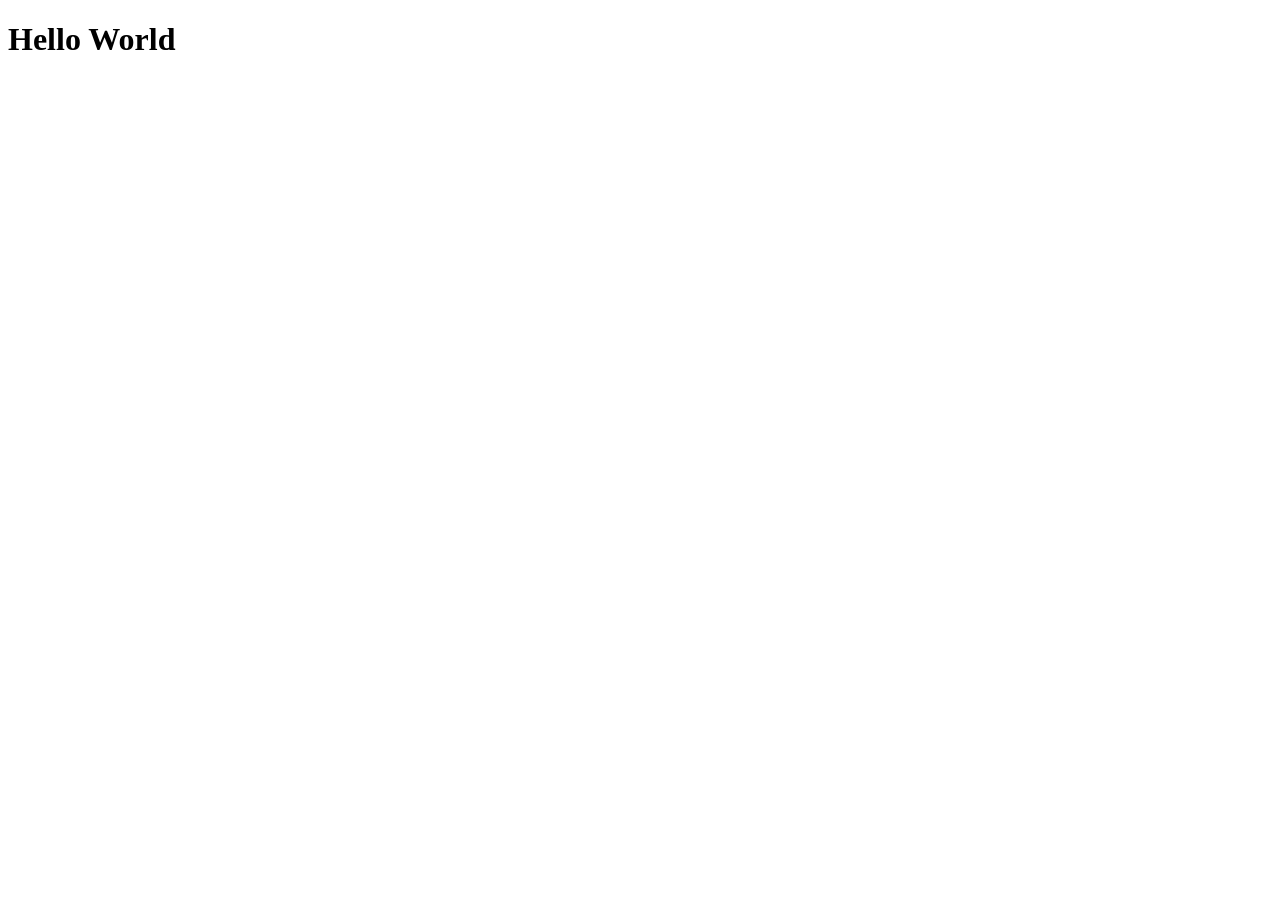
==== index.html @ ae7f57e9 "Rename main.html to index.html" ====
<!DOCTYPE html>
<html lang="en">
<head>
    <meta charset="UTF-8">
    <meta name="viewport" content="width=device-width, initial-scale=1.0">
    <title>Hello World</title>
</head>
<body>
    <h1>Hello World</h1>
</body>
</html>
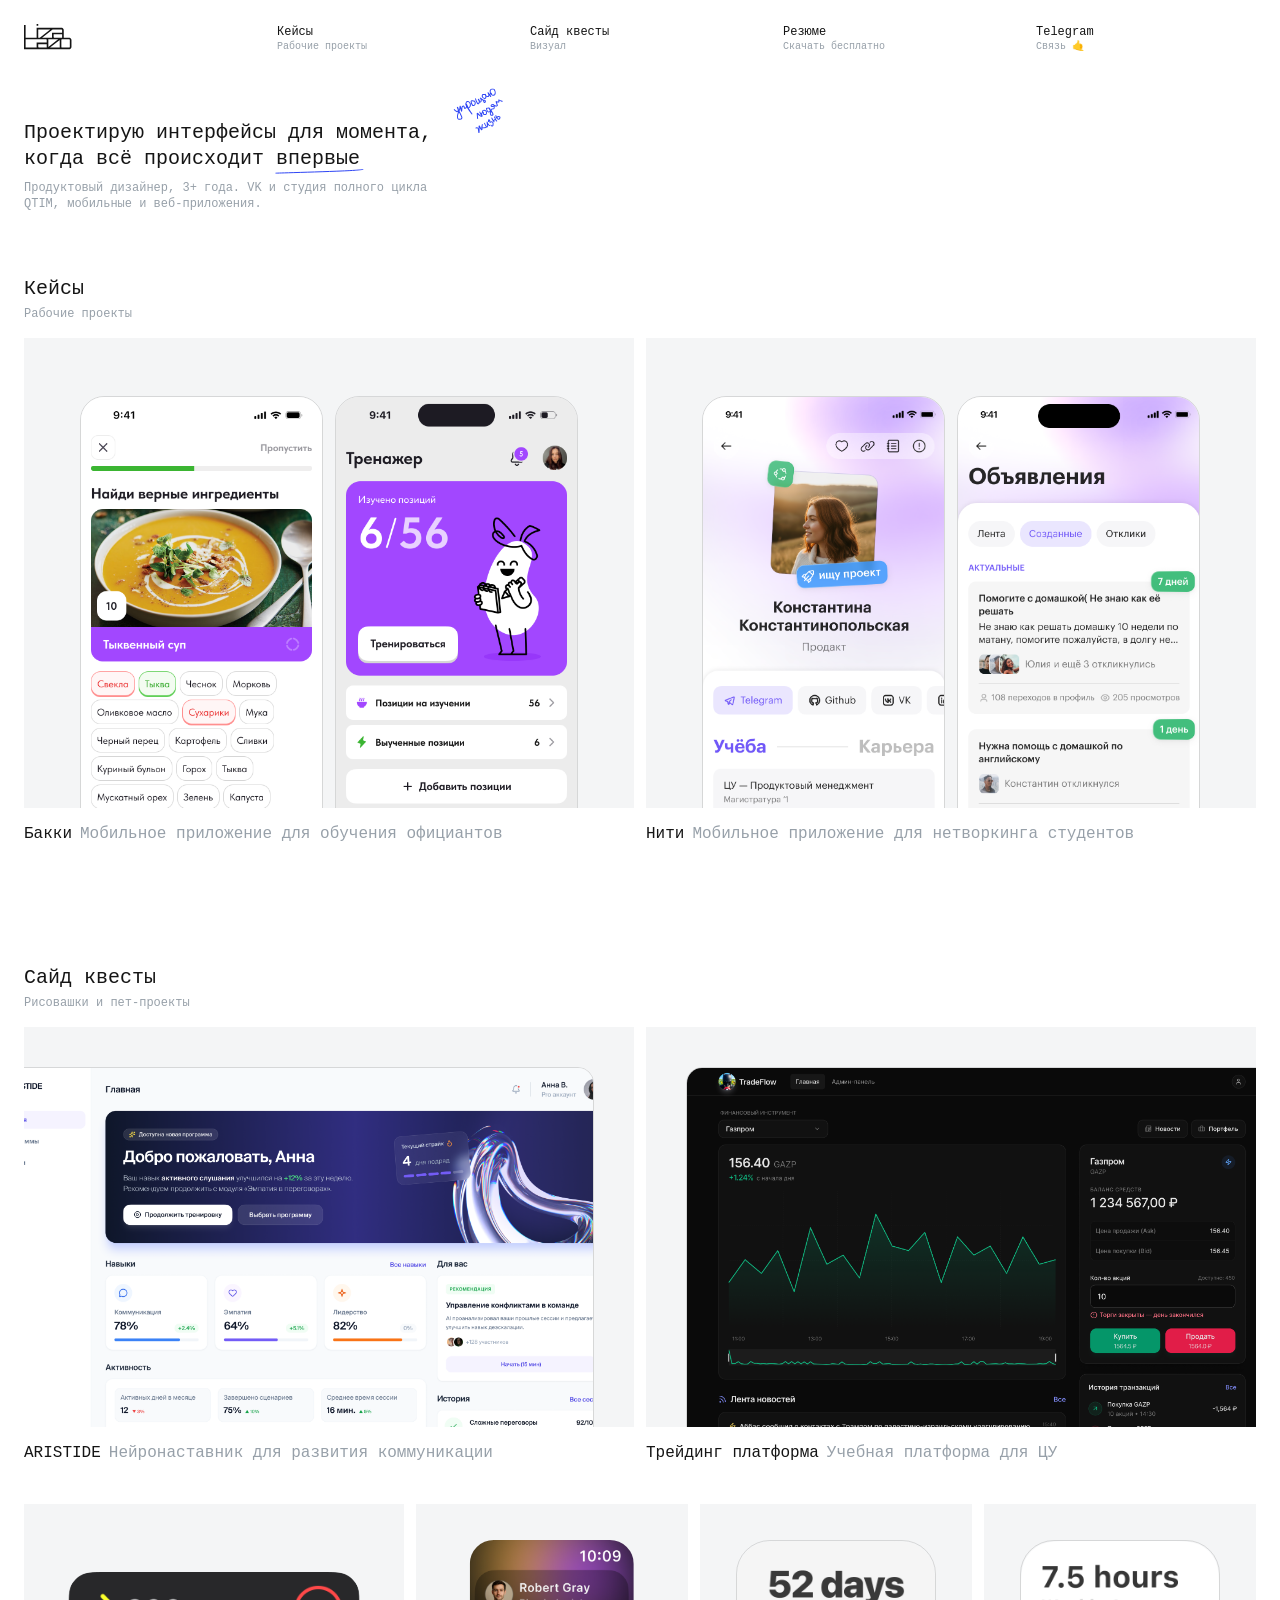
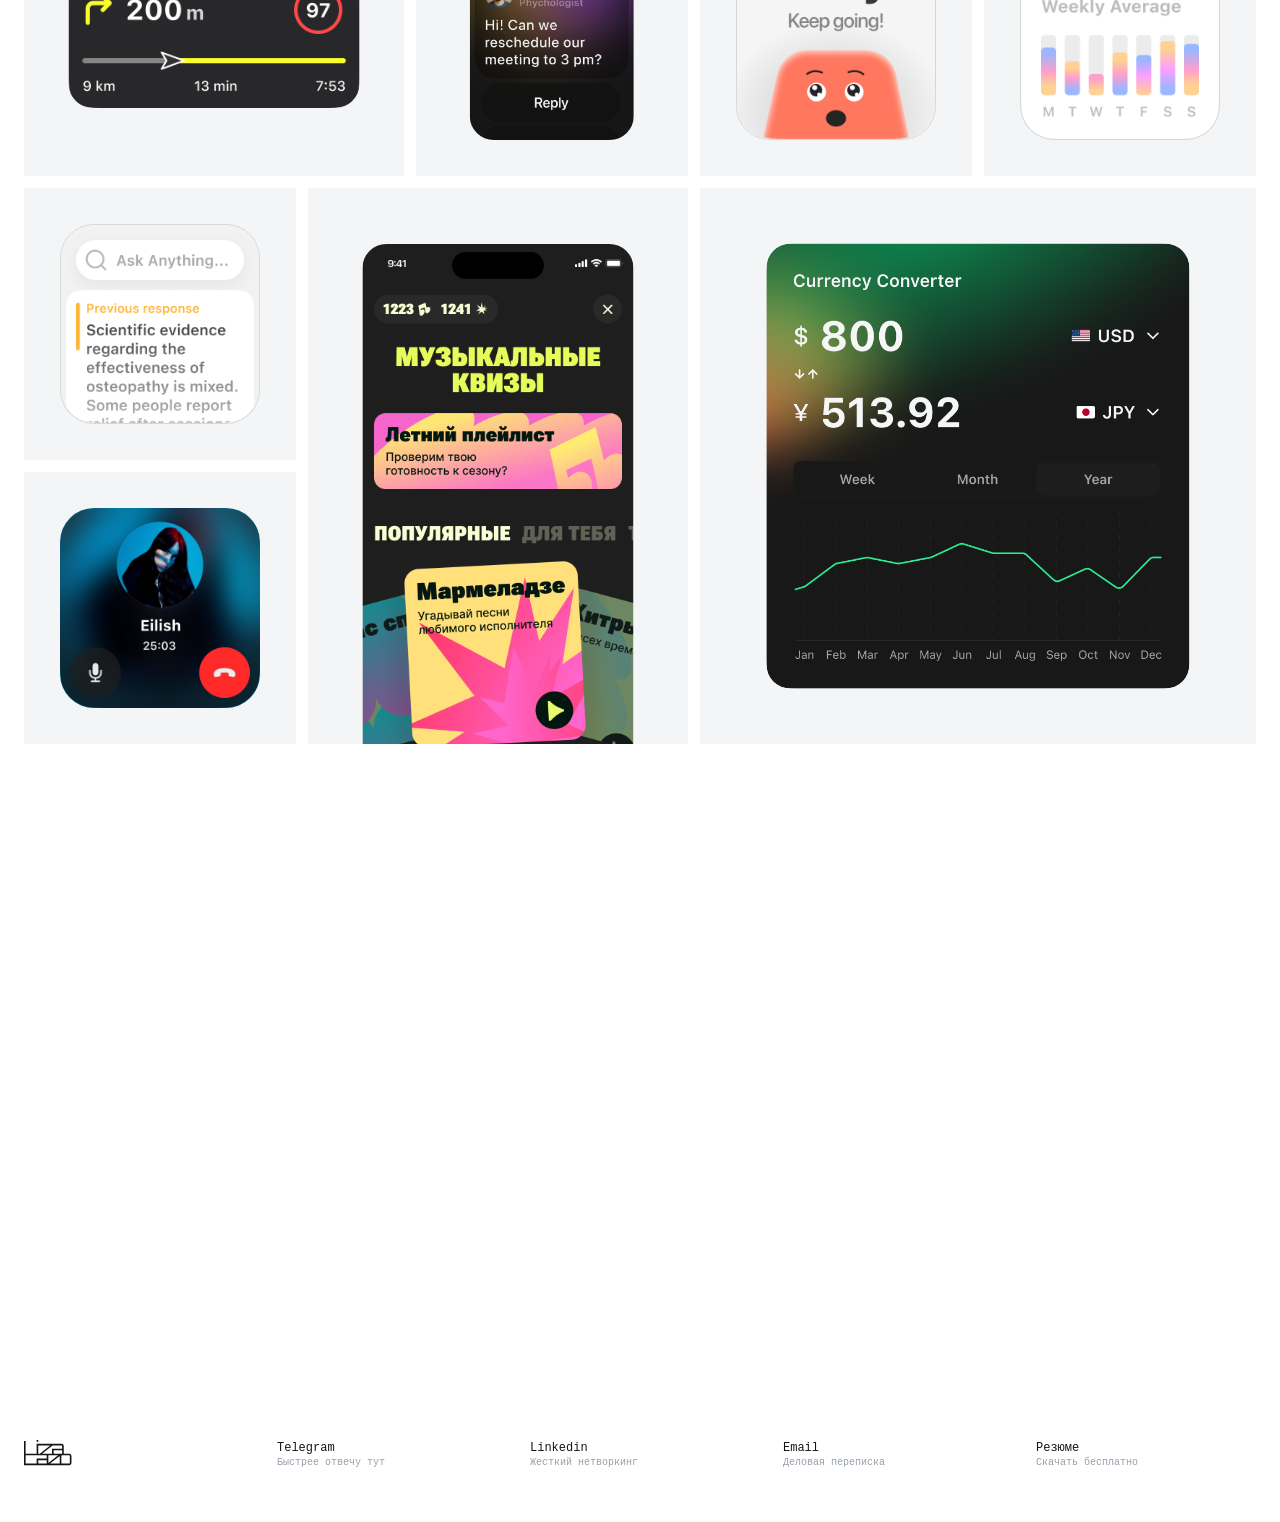
==== commit 2ce5049a: "add actual portfolio" ====
--- a/index.html
+++ b/index.html
@@ -1,11 +1,577 @@
 <!DOCTYPE html>
-<html lang="en">
-<head>
-    <meta charset="UTF-8">
-    <meta name="viewport" content="width=device-width, initial-scale=1.0">
-    <title>Hello World</title>
-</head>
-<body>
-    <h1>Hello World</h1>
-</body>
+<html lang="ru">
+  <head>
+    <meta charset="UTF-8" />
+    <meta name="viewport" content="width=device-width, initial-scale=1.0" />
+    <title>Лиза Лазовик — продуктовый дизайнер</title>
+    <meta
+      name="description"
+      content="Продуктовый дизайнер, 3+ года. VK и студия полного цикла QTIM, мобильные и веб-приложения."
+    />
+
+    <link
+      rel="preload"
+      href="assets/fonts/IBMPlexMono-Regular.woff2"
+      as="font"
+      type="font/woff2"
+      crossorigin
+    />
+    <link
+      rel="preload"
+      href="assets/fonts/IBMPlexMono-SemiBold.woff2"
+      as="font"
+      type="font/woff2"
+      crossorigin
+    />
+
+    <link rel="stylesheet" href="styles/tokens.css" />
+    <link rel="stylesheet" href="styles/base.css" />
+    <link rel="stylesheet" href="styles/components.css" />
+    <link rel="stylesheet" href="styles/sections.css" />
+    <link rel="stylesheet" href="styles/notes.css" />
+    <link rel="stylesheet" href="styles/reveal.css" />
+  </head>
+  <body>
+    <!-- ============================ Header ============================ -->
+    <header class="site-header">
+      <div class="container">
+        <div class="site-header__inner">
+          <a class="site-header__logo" href="/" aria-label="На главную">
+            <span class="site-logo" aria-hidden="true"></span>
+          </a>
+
+          <button
+            class="burger"
+            type="button"
+            aria-label="Открыть меню"
+            aria-expanded="false"
+            aria-controls="site-nav"
+          >
+            <svg
+              width="28"
+              height="28"
+              viewBox="0 0 28 28"
+              fill="none"
+              aria-hidden="true"
+            >
+              <path
+                d="M4 9h20M4 14h20M4 19h20"
+                stroke="currentColor"
+                stroke-width="1.5"
+                stroke-linecap="round"
+              />
+            </svg>
+          </button>
+
+          <nav class="site-nav" id="site-nav" aria-label="Основная навигация">
+            <div class="site-nav__panel-head">
+              <button
+                class="site-nav__close"
+                type="button"
+                aria-label="Закрыть меню"
+              >
+                <svg
+                  width="28"
+                  height="28"
+                  viewBox="0 0 28 28"
+                  fill="none"
+                  aria-hidden="true"
+                >
+                  <path
+                    d="M7 7l14 14M21 7L7 21"
+                    stroke="currentColor"
+                    stroke-width="1.5"
+                    stroke-linecap="round"
+                  />
+                </svg>
+              </button>
+            </div>
+
+            <ul class="site-nav__list">
+              <li>
+                <a class="nav-item" href="#cases">
+                  <svg
+                    class="nav-item__mark note-draw"
+                    data-draw="hover"
+                    aria-hidden="true"
+                    width="112"
+                    height="40"
+                    viewBox="0 0 112 40"
+                    fill="none"
+                    xmlns="http://www.w3.org/2000/svg"
+                  >
+                    <path d="M3.35359 10.538C3.8814 10.4017 7.78142 7.90398 17.6895 3.44745C21.0004 1.95826 25.5723 1.40253 30.8775 0.875879C36.1826 0.34923 42.2506 0.303296 51.6972 1.21068C61.1438 2.11806 73.7851 3.98015 81.7953 5.37225C89.8054 6.76435 92.8013 7.63003 95.1922 8.50478C103.3 11.4713 107.922 16.5358 109.686 18.8678C111.244 20.9267 111.317 24.1406 111.498 29.4133C111.554 31.0358 110.476 32.0411 109.558 33.0255C108.836 33.8002 106.869 34.7686 103.229 36.241C98.6641 38.0878 95.2077 38.5374 84.4261 38.8881C74.2757 39.2182 54.617 39.588 41.9589 39.4813C29.3009 39.3746 24.2369 38.7113 20.8342 38.1203C15.7998 37.2459 13.2631 36.071 10.6363 34.5613C3.09324 30.2261 1.97463 27.3194 0.98679 24.1674C-0.116751 20.6462 0.91724 15.829 1.52411 14.0404C1.92419 13.2639 2.70421 12.1805 3.74125 11.0127C4.22332 10.5304 4.61564 10.2719 5.26631 9.99953" stroke="#2F46F5" stroke-linecap="round" stroke-linejoin="round"/>
+                  </svg>
+                  <span class="nav-item__title">Кейсы</span>
+                  <span class="nav-item__sub">Рабочие проекты</span>
+                </a>
+              </li>
+              <li>
+                <a class="nav-item" href="#side-quests">
+                  <svg
+                    class="nav-item__mark note-draw"
+                    data-draw="hover"
+                    aria-hidden="true"
+                    width="100"
+                    height="39"
+                    viewBox="0 0 100 39"
+                    fill="none"
+                    xmlns="http://www.w3.org/2000/svg"
+                  >
+                    <path d="M33.0887 3.47334C33.0125 3.47334 32.9363 3.47334 28.9121 3.47644C24.8878 3.47955 16.9179 3.48575 12.475 3.56957C6.07127 3.69039 3.48779 5.68892 1.98181 6.84437C0.891775 7.68069 0.504447 9.57423 0.500002 18.3569C0.49749 23.3202 2.90033 28.088 4.87664 31.3231C6.35766 33.7475 9.27942 34.894 12.7031 36.2058C14.8296 37.0207 17.9541 37.5592 24.2357 38.0251C30.5174 38.4909 39.9146 38.7197 50.0705 38.2135C60.2264 37.7072 70.8562 36.4591 77.28 35.5462C85.6431 34.3577 88.321 33.1521 89.831 32.3299C92.8147 30.7054 95.1215 27.8604 97.5228 24.5595C99.9463 21.2282 99.6311 17.0337 99.207 13.9038C98.8152 11.0116 95.7758 9.33888 90.0959 6.9062C86.2809 5.27223 78.8607 3.37077 71.7837 2.02564C64.7066 0.680519 58.0618 0.295617 51.1856 0.596065C44.3095 0.896514 37.4033 1.89398 33.5507 2.40782C29.6981 2.92167 29.1085 2.92167 28.3173 2.95815" stroke="#2F46F5" stroke-linecap="round" stroke-linejoin="round"/>
+                  </svg>
+                  <span class="nav-item__title">Сайд квесты</span>
+                  <span class="nav-item__sub">Визуал</span>
+                </a>
+              </li>
+              <li>
+                <a class="nav-item" href="https://disk.yandex.ru/i/ktdbIUtRWzCJng" target="_blank" rel="noopener">
+                  <svg
+                    class="nav-item__mark note-draw"
+                    data-draw="hover"
+                    aria-hidden="true"
+                    width="134"
+                    height="39"
+                    viewBox="0 0 134 39"
+                    fill="none"
+                    xmlns="http://www.w3.org/2000/svg"
+                  >
+                    <path d="M58.3406 1.3491C52.6912 1.2841 38.6303 0.782779 29.76 0.548437C16.9928 0.211144 12.7504 1.66114 7.66135 4.09556C4.30801 5.69968 2.10566 9.30093 0.866415 12.8733C-1.21736 18.8802 6.04768 26.3136 11.3692 30.2112C13.3766 31.6816 15.3969 32.1382 17.6954 32.9055C20.7845 33.9368 27.6804 35.7515 42.0593 37.2525C51.2084 38.2076 64.258 37.8228 76.8798 37.2192C89.5017 36.6157 101.336 35.3621 107.98 34.5911C118.604 33.3584 128.226 26.5477 132.643 22.1371C133.719 21.0635 133.388 18.7634 133.309 16.7045C133.253 15.268 132.347 14.2336 131.462 13.279C128.993 10.6169 119.718 8.8653 110.487 5.39019C106.134 3.75103 102.186 3.11322 95.1012 2.67378C88.016 2.23434 77.8451 2.20405 72.0615 2.10867C65.1898 1.85374 63.2687 1.67605 60.9109 1.63744C59.3531 1.61212 57.0617 1.57519 54.7009 1.53713" stroke="#2F46F5" stroke-linecap="round" stroke-linejoin="round"/>
+                  </svg>
+                  <span class="nav-item__title">Резюме</span>
+                  <span class="nav-item__sub">Скачать бесплатно</span>
+                </a>
+              </li>
+              <li>
+                <a class="nav-item" href="https://t.me/elizlazovik" target="_blank" rel="noopener">
+                  <svg
+                    class="nav-item__mark note-draw"
+                    data-draw="hover"
+                    aria-hidden="true"
+                    width="93"
+                    height="40"
+                    viewBox="0 0 93 40"
+                    fill="none"
+                    xmlns="http://www.w3.org/2000/svg"
+                  >
+                    <path d="M2.86513 10.538C3.3026 10.4017 6.53505 7.90398 14.7472 3.44745C17.4913 1.95826 21.2807 1.40253 25.6777 0.875879C30.0748 0.34923 35.1041 0.303296 42.9337 1.21068C50.7633 2.11806 61.2408 3.98015 67.8799 5.37225C74.5189 6.76435 77.002 7.63003 78.9836 8.50478C85.704 11.4713 89.5342 16.5358 90.9966 18.8678C92.2877 20.9267 92.3483 24.1406 92.4983 29.4133C92.5444 31.0358 91.6513 32.0411 90.8905 33.0255C90.2917 33.8002 88.6616 34.7686 85.6449 36.241C81.8612 38.0878 78.9964 38.5374 70.0604 38.8881C61.6474 39.2182 45.3538 39.588 34.8624 39.4813C24.371 39.3746 20.1739 38.7113 17.3535 38.1203C13.1809 37.2459 11.0784 36.071 8.90122 34.5613C2.64935 30.2261 1.72222 27.3194 0.903465 24.1674C-0.0111808 20.6462 0.845821 15.829 1.34881 14.0404C1.68041 13.2639 2.32691 12.1805 3.18644 11.0127C3.58599 10.5304 3.91116 10.2719 4.45045 9.99953" stroke="#2F46F5" stroke-linecap="round" stroke-linejoin="round"/>
+                  </svg>
+                  <span class="nav-item__title">Telegram</span>
+                  <span class="nav-item__sub">Связь 🤙</span>
+                </a>
+              </li>
+            </ul>
+          </nav>
+        </div>
+      </div>
+
+      <div class="site-nav__scrim"></div>
+    </header>
+
+    <!-- ============================ Hero ============================ -->
+    <main>
+      <section class="container">
+        <div class="hero" data-notes>
+          <h1 class="hero__title h1">
+            Проектирую интерфейсы для&nbsp;момента, когда всё происходит впервые
+          </h1>
+          <p class="hero__description">
+            Продуктовый дизайнер, 3+ года. VK и&nbsp;студия полного цикла QTIM,
+            мобильные и&nbsp;веб-приложения.
+          </p>
+
+          <svg
+            class="hero__underline note-draw"
+            data-draw="view"
+            data-order="1"
+            aria-hidden="true"
+            width="89"
+            height="5"
+            viewBox="0 0 89 5"
+            fill="none"
+            xmlns="http://www.w3.org/2000/svg"
+          >
+            <path d="M0.375459 4.17065C0.363741 4.17065 0.352023 4.17065 13.3747 3.77408C26.3975 3.37751 52.455 2.58437 67.1045 1.96669C81.754 1.34902 84.206 0.930846 85.6448 0.715423C87.0837 0.5 87.4352 0.5 87.7974 0.5" stroke="#2F46F5" stroke-linecap="round" stroke-linejoin="round"/>
+          </svg>
+
+          <svg
+            class="hero__note note-draw"
+            data-draw="view"
+            data-order="2"
+            aria-hidden="true"
+            width="50"
+            height="43"
+            viewBox="0 0 50 43"
+            fill="none"
+            xmlns="http://www.w3.org/2000/svg"
+          >
+              <path d="M0.500244 16.9343C0.650773 17.2873 1.814 18.6929 3.21069 19.3862C3.50743 19.5335 3.88161 19.3134 4.09018 19.0655C5.26916 17.6641 4.30566 15.4617 4.11026 15.2108C3.15148 13.9797 6.17619 21.8211 7.28636 25.1155C7.4324 25.5488 7.32891 26.0484 7.15824 26.4232C6.98757 26.798 6.64624 27.0555 6.06011 27.1917C5.47398 27.3278 4.65339 27.3347 4.10393 27.1381C3.55448 26.9415 3.30102 26.5412 3.14401 26.0892C2.4217 24.0101 3.87611 21.2465 5.10399 19.1943C6.36267 17.0906 6.60636 15.0282 6.68667 14.5602C6.95692 12.9854 7.26702 18.0843 7.49035 18.8308C7.59944 19.1954 7.73402 19.5207 7.84272 19.1263C8.25024 17.648 8.25392 16.0591 8.60772 15.346C8.78529 14.9881 9.16576 14.761 9.49926 14.6131C9.83277 14.4652 10.1607 14.4347 10.3685 14.623C10.8584 15.067 10.7438 15.9982 10.9235 16.5982C11.0083 16.8812 11.4235 16.9537 11.7287 16.9184C12.3422 16.8475 12.7598 16.2021 13.0485 15.5924C13.3229 15.0129 13.2457 14.0111 13.2314 13.358C13.1936 11.6238 13.8222 16.7022 16.8555 21.7295C17.5395 22.8631 17.7748 23.2992 17.7626 23.2812C16.8429 21.9288 14.3798 17.5959 13.0553 14.7646C12.307 13.1649 13.074 11.1459 13.5418 10.6877C13.779 10.4553 14.1451 10.3771 14.5132 10.3369C14.8814 10.2967 15.2736 10.3362 15.6558 10.579C16.5103 11.1219 16.9286 12.075 17.1682 12.8934C17.2475 13.9399 17.0078 14.9522 16.5425 15.7003C16.3151 16.0315 16.1056 16.2642 15.6616 16.4263" stroke="#2F46F5" stroke-linecap="round" stroke-linejoin="round"/>
+              <path d="M18.198 11.1205C18.2081 11.584 18.4688 13.2625 19.1368 14.4503C19.2845 14.7129 19.5749 14.8276 19.8801 14.9043C20.1852 14.9811 20.5546 14.9739 20.857 14.8789C21.4246 14.7005 21.7754 14.0746 22.0334 13.2539C22.3646 12.2001 22.0386 11.2986 21.7081 10.881C20.7902 10.2353 19.7826 9.9521 19.0277 9.99916C18.6996 10.0664 18.4832 10.2217 18.198 10.5138" stroke="#2F46F5" stroke-linecap="round" stroke-linejoin="round"/>
+              <path d="M22.9111 8.37708C22.8691 8.77486 23.0414 10.2556 24.1661 12.7881C24.413 13.344 24.6281 13.5574 24.8436 13.7057C25.059 13.8541 25.3042 13.9136 25.5701 13.5911C26.3108 12.6927 26.4454 11.5347 26.4882 10.9374C26.53 10.3537 26.1527 9.7002 25.8338 9.33295C25.1118 8.50144 26.3234 11.4378 26.6528 11.912C26.8094 12.1375 27.0834 12.2183 27.3341 12.1885C27.5848 12.1588 27.8394 11.9869 28.0241 11.7525C28.3964 11.28 28.4386 10.5787 28.4025 9.91161C28.3688 9.29078 27.9483 8.72042 27.7294 8.37734C27.3476 7.77897 29.258 9.88499 30.3846 10.7764C30.8103 11.1132 31.4344 10.922 31.9052 10.9689C32.1356 10.9919 32.2536 11.3408 32.33 11.6363C32.4063 11.9319 32.4132 12.2473 32.3193 12.4914C32.2255 12.7354 32.0309 12.8985 31.7936 12.9771C31.5562 13.0558 31.2821 13.045 31.0887 12.8906C30.8953 12.7361 30.7908 12.4383 30.7467 12.158C30.7026 11.8778 30.7222 11.6242 30.9899 10.8974" stroke="#2F46F5" stroke-linecap="round" stroke-linejoin="round"/>
+              <path d="M32.7062 5.21673C32.3016 5.13177 31.2137 4.95667 30.6404 5.05933C30.1219 5.1522 29.967 5.8413 29.8462 6.36452C29.7138 6.93789 29.9513 7.4996 30.2779 7.95394C30.6176 8.42665 31.115 8.7577 31.6457 9.00715C31.9304 9.14098 32.3115 9.12054 32.5709 9.01507C33.5839 8.60326 33.3753 6.2054 33.0902 5.11933C32.9573 4.61336 33.3651 6.34587 33.7728 6.85662C34.3157 7.53675 35.2135 7.63633 35.7435 7.61189C36.0075 7.59972 36.229 7.37196 36.3591 7.05861C36.9458 5.6454 36.2076 4.46634 36.0434 4.05636C35.4563 2.5914 37.4655 6.94626 38.2184 7.88369C38.2917 7.97494 37.8765 7.02643 37.5173 6.19733C37.0923 5.21629 38.7682 4.86245 38.906 4.65236C39.106 4.34745 39.1252 5.62844 39.4306 6.14209C40.0172 7.1289 41.3088 6.78452 41.8631 6.68908C42.1398 6.64146 42.3611 6.41722 42.5477 6.16564C43.6742 4.64717 42.8517 1.87832 42.2501 0.951491C41.9493 0.488062 41.036 0.476886 40.1139 0.512525C39.364 0.541512 38.8479 1.08064 38.4723 1.55111C38.2428 2.02841 38.1682 2.95295 38.2756 4.13331C38.3787 4.63496 38.5805 4.939 38.8604 5.29762" stroke="#2F46F5" stroke-linecap="round" stroke-linejoin="round"/>
+              <path d="M22.9033 28.3826C22.9033 28.3462 22.9033 26.3707 22.991 23.5421C23.0182 22.6662 23.2542 22.9423 23.4403 23.2674C24.2627 24.6281 25.1436 25.4684 25.8184 25.938C26.1153 26.1456 26.3198 26.2908 26.7129 26.6455" stroke="#2F46F5" stroke-linecap="round" stroke-linejoin="round"/>
+              <path d="M25.7303 22.0322C25.7222 22.3122 26.6109 24.5316 27.2949 26.1201C27.4021 26.369 27.4767 26.6407 27.4958 26.5983C27.9462 25.6019 27.029 24.6403 27.1276 24.1718C27.4007 22.8746 28.7505 22.7988 28.8279 22.7294C29.4123 22.205 29.0034 24.4097 29.3705 24.8516C29.7252 25.2784 30.5532 25.1601 31.2564 25.0986C31.5734 25.0709 31.7903 24.914 31.9662 24.7187C32.333 24.3112 32.4043 23.3952 32.3236 22.3738C32.2655 21.6393 31.6044 21.3111 31.1211 21.0663C30.607 20.8059 29.995 20.7518 29.4286 20.8215C29.1585 20.8547 28.952 21.0305 28.8045 21.222C28.6571 21.4136 28.5822 21.6532 28.5448 22.0061C28.5074 22.359 28.5096 22.818 28.512 23.2909" stroke="#2F46F5" stroke-linecap="round" stroke-linejoin="round"/>
+              <path d="M34.6034 19.0452C34.6138 19.0452 34.089 19.0452 33.2341 19.0915C32.9064 19.1093 32.8057 19.2305 32.7495 19.4706C32.4675 20.6745 33.3389 21.9432 33.8328 22.6705C34.0168 22.9414 34.3984 23.0064 34.7608 23.0499C35.1902 23.1015 35.5677 22.9449 35.8191 22.6927C36.0689 22.4421 36.1589 22.1119 36.2093 21.7783C36.3803 20.6452 35.6053 19.3814 35.2787 19.0765C34.8183 18.6467 35.8495 20.5031 37.7412 23.1751C38.5825 24.3635 38.6819 25.2604 38.6476 26.0405C38.6397 26.2215 38.4389 26.3261 38.2884 26.399C37.683 26.6923 36.8669 26.4361 36.3268 26.1291C35.8365 25.8503 35.9855 24.9859 36.1612 24.3205C36.2428 24.1431 36.3573 23.9373 36.5802 23.3978C36.8031 22.8582 37.1308 21.9913 37.5872 20.8649" stroke="#2F46F5" stroke-linecap="round" stroke-linejoin="round"/>
+              <path d="M38.067 20.4251C38.643 20.4035 39.9861 20.3207 40.2378 20.1367C40.79 19.7331 40.6741 17.6431 40.4477 16.5159C40.326 15.9105 39.187 16.0658 38.4935 16.0672C38.1987 16.0677 37.976 16.294 37.8147 16.5148C37.644 16.7486 37.6833 17.0815 37.7233 17.3658C37.7439 17.5128 37.8431 17.6488 37.9586 17.7483C38.1906 17.948 38.8124 17.965 39.5588 17.9316C40.4046 17.8937 40.6276 17.1799 40.7447 17.0303C41.0841 17.4111 41.8046 17.6827 42.4092 17.808C42.6932 17.8528 42.9311 17.8597 43.2995 17.8203" stroke="#2F46F5" stroke-linecap="round" stroke-linejoin="round"/>
+              <path d="M43.8954 17.5104C43.8954 17.2822 43.559 15.6518 43.1122 13.8304C42.9688 13.2458 43.1273 13.3223 43.2553 13.4191C43.7672 13.8057 44.9125 14.1449 45.7086 14.2007C45.9795 14.2197 45.8253 13.0456 45.8855 12.0408C46.0658 11.939 46.3303 12.2349 46.902 12.5921C47.3331 12.8391 48.0506 13.2195 49.129 13.8022" stroke="#2F46F5" stroke-linecap="round" stroke-linejoin="round"/>
+              <path d="M20.2893 37.5851C20.5807 37.5229 21.3851 37.4513 21.853 37.6563C22.8501 38.0933 22.5062 40.4596 22.629 41.9105C22.8667 44.7172 23.406 36.6442 23.5936 35.9666C23.6459 35.7777 23.8493 36.015 23.9366 36.2627C24.3473 37.4274 24.8924 38.9606 25.5809 39.8479C26.348 40.8365 26.4004 36.0317 26.8359 35.1061C27.3523 34.0084 25.9142 37.3742 26.0441 38.1807C26.5016 38.2958 27.3746 38.2145 28.5306 38.0939C29.1254 38.0529 29.7368 38.0529 30.3667 38.0529" stroke="#2F46F5" stroke-linecap="round" stroke-linejoin="round"/>
+              <path d="M29.2908 33.8281C29.2939 34.0716 29.5007 35.1015 30.6289 37.1549C30.8843 37.62 31.1031 37.8252 31.2896 37.8584C31.4761 37.8916 31.6543 37.7286 31.7802 37.4575C32.0638 36.8466 31.9686 34.8289 31.9317 32.8567C32.4257 34.5858 32.9836 35.4849 33.4913 36.0606C33.7244 36.3031 33.9076 36.4449 34.0964 36.5909" stroke="#2F46F5" stroke-linecap="round" stroke-linejoin="round"/>
+              <path d="M33.4792 32.5223C33.4792 32.5061 33.4792 32.0357 33.5849 31.2696C33.6288 30.9508 33.9018 30.8337 34.0968 30.8547C34.2917 30.8756 34.4641 31.0536 34.5716 31.2618C34.7848 31.6745 34.7576 32.5412 34.8424 33.3764C34.869 33.6384 35.5124 33.2165 36.0188 33.0501C36.4815 32.8981 36.9842 33.1488 37.385 33.4906C38.081 34.0841 37.7788 35.4883 37.5077 36.5894C37.4443 36.8472 37.2321 37.0378 37.0364 37.1559C36.8407 37.274 36.6115 37.293 36.3746 37.246C36.1378 37.1989 35.9002 37.0851 35.4533 36.3677" stroke="#2F46F5" stroke-linecap="round" stroke-linejoin="round"/>
+              <path d="M37.0833 29.3698C37.1541 29.7704 37.8881 31.5755 38.7382 33.0703C38.9796 33.4947 38.9102 33.1958 38.7891 32.9271C38.668 32.6584 38.5164 32.4174 38.5159 32.2123C38.515 31.814 39.3809 31.5753 40.2188 31.1396C40.4151 31.0375 40.4718 30.7757 40.4303 30.409C40.327 29.4963 39.9077 28.7397 39.788 28.4961C40.069 29.5002 40.5362 30.9498 40.919 31.7274C41.1252 32.1059 41.3558 32.452 41.6375 32.8509" stroke="#2F46F5" stroke-linecap="round" stroke-linejoin="round"/>
+              <path d="M41.3115 27.3652C41.3401 27.7115 41.6413 29.025 42.3067 30.3299C42.5775 30.8609 43.091 31.105 43.5335 31.2633C43.7532 31.3419 43.9996 31.2844 44.224 31.1609C44.7061 30.8955 44.9791 30.3613 45.1614 29.9027C45.2508 29.678 45.2409 29.4382 45.1508 29.2222C45.0606 29.0061 44.8667 28.8131 44.657 28.6995C44.2594 28.4841 43.6586 28.5284 43.0509 28.6142C42.7858 28.6999 42.6088 28.8714 42.4848 29.073C42.3608 29.2747 42.2952 29.5014 42.2234 29.8266" stroke="#2F46F5" stroke-linecap="round" stroke-linejoin="round"/>
+          </svg>
+        </div>
+      </section>
+
+      <!-- ============================ Кейсы ============================ -->
+      <section class="section container" id="cases">
+        <header class="section-header" data-reveal>
+          <h2 class="section-header__title">Кейсы</h2>
+          <p class="section-header__subtitle">Рабочие проекты</p>
+        </header>
+
+        <div class="section__content cases-grid" data-reveal-group>
+          <a class="case-card" href="#case-bakki" data-reveal>
+            <div class="case-card__pic">
+              <div class="case-card__screens">
+                <div class="case-card__screen">
+                  <img
+                    src="assets/images/task2.png"
+                    alt="Экран приложения Бакки: подбор ингредиентов"
+                    width="243"
+                    height="526"
+                    loading="lazy"
+                  />
+                </div>
+                <div class="case-card__screen case-card__screen--secondary">
+                  <img
+                    src="assets/images/training.png"
+                    alt="Экран приложения Бакки: тренажёр позиций"
+                    width="243"
+                    height="526"
+                    loading="lazy"
+                  />
+                </div>
+              </div>
+            </div>
+
+            <div class="case-card__text">
+              <span class="case-card__title">Бакки<svg
+  class="case-card__mark note-draw"
+  data-draw="hover"
+  aria-hidden="true"
+  width="63"
+  height="28"
+  viewBox="0 0 63 28"
+  fill="none"
+  xmlns="http://www.w3.org/2000/svg"
+>
+  <path d="M26.5339 0.5C20.6593 0.526593 6.95131 0.904655 4.23894 1.87084C0.832029 3.08443 0.557857 10.3741 0.500303 14.4568C0.480773 15.8422 1.40817 16.7205 2.18981 17.4717C5.06296 20.2333 12.7735 22.5261 21.0575 24.4879C25.8095 25.6133 31.8717 26.0688 36.4364 26.4228C48.0474 27.3231 52.3681 25.7254 56.1554 24.0828C59.648 22.568 61.0689 19.7554 61.8743 16.7372C62.4889 14.4337 59.2237 10.9545 55.5782 7.22972C51.1943 2.75047 40.7883 1.12168 37.0192 0.725023C35.3277 0.690371 32.6201 0.706451 30.8084 0.778126C28.9968 0.849801 28.1631 0.976583 27.3042 1.10721" stroke="#2F46F5" stroke-linecap="round" stroke-linejoin="round"/>
+</svg></span>
+              <span class="case-card__description"><span class="case-card__underline">Мобильное приложение для&nbsp;обучения официантов</span></span>
+            </div>
+          </a>
+
+          <a class="case-card" href="#case-niti" data-reveal>
+            <div class="case-card__pic">
+              <div class="case-card__screens">
+                <div class="case-card__screen">
+                  <img
+                    src="assets/images/profile.png"
+                    alt="Экран приложения Нити: профиль студента"
+                    width="243"
+                    height="526"
+                    loading="lazy"
+                  />
+                </div>
+                <div class="case-card__screen case-card__screen--secondary">
+                  <img
+                    src="assets/images/anoun.png"
+                    alt="Экран приложения Нити: объявления"
+                    width="243"
+                    height="526"
+                    loading="lazy"
+                  />
+                </div>
+              </div>
+            </div>
+
+            <div class="case-card__text">
+              <span class="case-card__title">Нити<svg
+  class="case-card__mark note-draw"
+  data-draw="hover"
+  aria-hidden="true"
+  width="51"
+  height="27"
+  viewBox="0 0 51 27"
+  fill="none"
+  xmlns="http://www.w3.org/2000/svg"
+>
+  <path d="M29.3167 26.5C34.0968 26.4736 45.2507 26.0982 47.4577 25.1387C50.2298 23.9336 50.4529 16.6949 50.4998 12.6407C50.5156 11.265 49.761 10.3928 49.125 9.64679C46.7872 6.90453 40.5133 4.62771 33.7727 2.67957C29.9061 1.56206 24.9735 1.10974 21.2593 0.758252C11.8116 -0.13582 8.29594 1.45075 5.21422 3.0819C2.37238 4.58608 1.2162 7.37904 0.560915 10.3762C0.0608052 12.6636 2.71763 16.1185 5.6839 19.8173C9.25102 24.2652 17.7181 25.8827 20.785 26.2765C22.1614 26.311 24.3645 26.295 25.8386 26.2238C27.3127 26.1526 27.9911 26.0267 28.69 25.897" stroke="#2F46F5" stroke-linecap="round" stroke-linejoin="round"/>
+</svg></span>
+              <span class="case-card__description"><span class="case-card__underline">Мобильное приложение для&nbsp;нетворкинга студентов</span></span>
+            </div>
+          </a>
+        </div>
+      </section>
+
+      <!-- ============================ Сайд квесты ============================ -->
+      <section class="section section--spaced container" id="side-quests">
+        <header class="section-header" data-reveal>
+          <h2 class="section-header__title">Сайд квесты</h2>
+          <p class="section-header__subtitle">Рисовашки и&nbsp;пет-проекты</p>
+        </header>
+
+        <!-- Крупные проекты -->
+        <div class="section__content projects-grid" data-reveal-group>
+          <article class="project-card" data-reveal>
+            <div class="project-card__pic">
+              <div class="project-card__screen">
+                <img
+                  src="assets/images/aristide.png"
+                  alt="Интерфейс ARISTIDE"
+                  loading="lazy"
+                />
+              </div>
+            </div>
+            <div class="project-card__text">
+              <span class="project-card__title">ARISTIDE</span>
+              <span class="project-card__description">Нейронаставник для&nbsp;развития коммуникации</span>
+            </div>
+          </article>
+
+          <article class="project-card project-card--shift-right" data-reveal>
+            <div class="project-card__pic">
+              <div class="project-card__screen">
+                <img
+                  src="assets/images/trade.png"
+                  alt="Интерфейс трейдинг-платформы"
+                  loading="lazy"
+                />
+              </div>
+            </div>
+            <div class="project-card__text">
+              <span class="project-card__title project-card__title--narrow">Трейдинг платформа</span>
+              <span class="project-card__description">Учебная платформа для&nbsp;ЦУ</span>
+            </div>
+          </article>
+        </div>
+
+        <!-- Коллаж: на десктопе сетка, на мобиле лента со свайпом -->
+        <!-- Стаггер здесь мельче: плиток много, иначе последняя ждёт слишком долго -->
+        <div class="collage" data-reveal-group style="--reveal-stagger: 0.09s">
+          <div class="collage__scroll">
+            <div class="collage__strip">
+              <div class="collage__tile collage__tile--navi" data-reveal>
+                <img src="assets/images/navi.png" alt="Навигация" loading="lazy" />
+              </div>
+              <div class="collage__tile collage__tile--eilish" data-reveal>
+                <img src="assets/images/eilish.png" alt="Обложка Eilish" loading="lazy" />
+              </div>
+              <div class="collage__tile collage__tile--respon" data-reveal>
+                <img src="assets/images/respon.png" alt="Адаптивность" loading="lazy" />
+              </div>
+              <div class="collage__tile collage__tile--robert" data-reveal>
+                <img src="assets/images/robert.png" alt="Постер Robert" loading="lazy" />
+              </div>
+              <div class="collage__tile collage__tile--52days" data-reveal>
+                <img src="assets/images/52days.png" alt="52 days" loading="lazy" />
+              </div>
+              <div class="collage__tile collage__tile--75hour" data-reveal>
+                <img src="assets/images/75hour.png" alt="75 hours" loading="lazy" />
+              </div>
+            </div>
+          </div>
+
+          <div class="collage__tile collage__tile--currenc" data-reveal>
+            <img src="assets/images/currenc.png" alt="Обмен валют" loading="lazy" />
+          </div>
+          <div class="collage__tile collage__tile--music" data-reveal>
+            <img src="assets/images/music.png" alt="Музыкальный плеер" loading="lazy" />
+          </div>
+        </div>
+      </section>
+
+      <!-- ============================ Обо мне ============================ -->
+      <section class="section section--spaced container" id="about">
+        <header class="section-header" data-reveal>
+          <h2 class="section-header__title">Обо мне</h2>
+          <p class="section-header__subtitle">Вне работы</p>
+        </header>
+
+        <div class="section__content about__text" data-reveal>
+          <p class="about__paragraph">
+            Учусь в&nbsp;магистратуре Школы дизайна Центрального университета. Вокал,
+            pole dance, путешествия — мне нравится постоянно пробовать что-то
+            новое и&nbsp;заново проходить путь воина новичка.
+          </p>
+          <svg
+            class="about__note note-draw"
+            data-draw="view"
+            aria-hidden="true"
+            width="57"
+            height="11"
+            viewBox="0 0 57 11"
+            fill="none"
+            xmlns="http://www.w3.org/2000/svg"
+          >
+            <path d="M2.02682 2.34995C2.00037 2.34995 1.97393 2.34995 8.98384 1.9316C15.9937 1.51325 30.0408 0.676551 35.172 0.524011C40.3032 0.37147 36.0928 0.928444 28.2087 2.69251C20.3245 4.45657 8.89416 7.41085 3.60739 8.94349C-1.67938 10.4761 -0.476187 10.4976 9.1955 9.42118C18.8672 8.34475 36.9709 6.16974 56.4408 3.89376" stroke="#2F46F5" stroke-linecap="round" stroke-linejoin="round"/>
+          </svg>
+        </div>
+
+        <div class="about__scroll" data-reveal-group style="--reveal-stagger: 0.09s">
+          <div class="about__strip">
+            <figure class="about-card" data-reveal>
+              <img
+                class="about-card__img"
+                src="assets/images/foto1h.jpg"
+                alt=""
+                loading="lazy"
+              />
+            </figure>
+            <figure class="about-card" data-reveal>
+              <img
+                class="about-card__img"
+                src="assets/images/foto2h.jpg"
+                alt=""
+                loading="lazy"
+              />
+            </figure>
+            <figure class="about-card" data-reveal>
+              <img
+                class="about-card__img"
+                src="assets/images/foto3h.jpg"
+                alt=""
+                loading="lazy"
+              />
+            </figure>
+            <figure class="about-card" data-reveal>
+              <img
+                class="about-card__img"
+                src="assets/images/foto4h.jpg"
+                alt=""
+                loading="lazy"
+              />
+            </figure>
+            <figure class="about-card" data-reveal>
+              <img
+                class="about-card__img"
+                src="assets/images/foto5h.jpg"
+                alt=""
+                loading="lazy"
+              />
+            </figure>
+            <figure class="about-card" data-reveal>
+              <img
+                class="about-card__img"
+                src="assets/images/foto6h.jpg"
+                alt=""
+                loading="lazy"
+              />
+            </figure>
+            <figure class="about-card" data-reveal>
+              <img
+                class="about-card__img"
+                src="assets/images/foto7h.jpg"
+                alt=""
+                loading="lazy"
+              />
+            </figure>
+          </div>
+        </div>
+      </section>
+    </main>
+
+    <!-- ============================ Футер ============================ -->
+    <footer class="site-footer">
+      <div class="container">
+        <div class="site-footer__inner">
+          <a class="site-footer__logo" href="/" aria-label="На главную">
+            <span class="site-logo" aria-hidden="true"></span>
+          </a>
+
+          <ul class="site-footer__list">
+            <li>
+              <a class="nav-item nav-item--marked" href="https://t.me/elizlazovik" target="_blank" rel="noopener">
+                <svg
+                  class="nav-item__mark note-draw"
+                  data-draw="hover"
+                  aria-hidden="true"
+                  width="123"
+                  height="40"
+                  viewBox="0 0 123 40"
+                  fill="none"
+                  xmlns="http://www.w3.org/2000/svg"
+                >
+                  <path d="M3.63637 10.538C4.21649 10.4017 8.50301 7.90398 19.393 3.44745C23.032 1.95826 28.057 1.40253 33.8879 0.875879C39.7187 0.34923 46.388 0.303296 56.7708 1.21068C67.1535 2.11806 81.0476 3.98015 89.8516 5.37225C98.6555 6.76435 101.948 7.63003 104.576 8.50478C113.488 11.4713 118.567 16.5358 120.506 18.8678C122.219 20.9267 122.299 24.1406 122.498 29.4133C122.559 31.0358 121.374 32.0411 120.366 33.0255C119.572 33.8002 117.41 34.7686 113.41 36.241C108.392 38.0878 104.593 38.5374 92.7431 38.8881C81.5868 39.2182 59.98 39.588 46.0675 39.4813C32.155 39.3746 26.5893 38.7113 22.8493 38.1203C17.316 37.2459 14.5279 36.071 11.6408 34.5613C3.35023 30.2261 2.12076 27.3194 1.03503 24.1674C-0.17787 20.6462 0.958589 15.829 1.6256 14.0404C2.06533 13.2639 2.92264 12.1805 4.06246 11.0127C4.59229 10.5304 5.0235 10.2719 5.73864 9.99953" stroke="#2F46F5" stroke-linecap="round" stroke-linejoin="round"/>
+                </svg>
+                <span class="nav-item__title">Telegram</span>
+                <span class="nav-item__sub">Быстрее отвечу тут</span>
+              </a>
+            </li>
+            <li>
+              <a class="nav-item nav-item--mark-link" href="https://www.linkedin.com/in/liza-lazovik-b1993b263/" target="_blank" rel="noopener">
+                <svg
+                  class="nav-item__mark note-draw"
+                  data-draw="hover"
+                  aria-hidden="true"
+                  width="133"
+                  height="46"
+                  viewBox="0 0 133 46"
+                  fill="none"
+                  xmlns="http://www.w3.org/2000/svg"
+                >
+                  <path d="M36.4094 0.622427C36.4094 0.575415 33.5174 0.574703 26.3319 1.21119C9.50754 2.70145 5.83463 7.17805 2.91684 10.452C0.00587988 13.7184 0.0615632 22.2616 1.31995 27.9721C2.21742 32.0449 6.90088 34.3262 10.0993 36.4723C14.1417 39.1847 21.3471 41.2813 34.873 43.4498C43.8373 44.8869 57.3445 44.869 68.522 44.5822C79.6996 44.2954 88.2095 43.1935 96.9063 41.4007C105.603 39.6078 114.229 37.1573 119.411 35.484C129.032 32.377 131.183 28.1654 132.174 25.9539C132.646 24.9009 132.487 23.5022 132.319 22.0744C131.995 19.3079 128.762 17.473 120.629 13.0113C117.788 11.4531 116.091 10.4517 114.001 9.56795C110.902 8.25732 104.858 6.97497 90.1635 4.97726C79.5445 3.53365 62.3287 2.7173 52.9166 2.00146C42.3726 1.07848 40.1728 0.760012 37.8208 0.600857C36.5024 0.546745 34.9305 0.546745 33.2441 0.5" stroke="#2F46F5" stroke-linecap="round" stroke-linejoin="round"/>
+                </svg>
+                <span class="nav-item__title">Linkedin</span>
+                <span class="nav-item__sub">Жесткий нетворкинг</span>
+              </a>
+            </li>
+            <li>
+              <a class="nav-item" href="mailto:elizaveta.lazovik@yandex.ru">
+                <svg
+                  class="nav-item__mark note-draw"
+                  data-draw="hover"
+                  aria-hidden="true"
+                  width="148"
+                  height="41"
+                  viewBox="0 0 148 41"
+                  fill="none"
+                  xmlns="http://www.w3.org/2000/svg"
+                >
+                  <path d="M6.7831 8.98504C6.87008 8.98504 8.94017 8.91849 19.9211 7.39862C28.9046 6.15521 44.7014 3.10721 58.6601 1.6553C72.6189 0.203393 84.2322 0.223669 94.4958 1.14132C104.759 2.05898 113.321 3.8734 119.201 5.39038C125.081 6.90736 128.02 8.07192 130.65 9.35082C135.614 11.7647 139.735 15.1591 143.124 18.5395C147.36 22.7646 147.426 25.7387 147.499 28.5093C147.549 30.4009 145.434 31.789 143.18 33.4846C141.002 35.1234 137.539 36.3978 130.69 38.0011C125.769 39.1528 117.732 39.9844 102.436 40.3559C87.1406 40.7274 64.7832 40.3562 49.9152 39.5234C35.0471 38.6906 28.3458 37.4075 23.6508 36.2799C16.3962 34.5376 12.7138 32.6229 10.3704 31.2769C5.86055 28.6866 3.18936 24.8035 1.03093 20.5179C0.560246 19.1171 0.426914 17.739 0.535586 16.2717C0.663313 15.6747 0.938401 15.3773 1.92957 15.0489" stroke="#2F46F5" stroke-linecap="round" stroke-linejoin="round"/>
+                </svg>
+                <span class="nav-item__title">Email</span>
+                <span class="nav-item__sub">Деловая переписка</span>
+              </a>
+            </li>
+            <li>
+              <a class="nav-item nav-item--mark-resume" href="https://disk.yandex.ru/i/ktdbIUtRWzCJng" target="_blank" rel="noopener">
+                <svg
+                  class="nav-item__mark note-draw"
+                  data-draw="hover"
+                  aria-hidden="true"
+                  width="134"
+                  height="39"
+                  viewBox="0 0 134 39"
+                  fill="none"
+                  xmlns="http://www.w3.org/2000/svg"
+                >
+                  <path d="M58.3406 1.3491C52.6912 1.2841 38.6303 0.782779 29.76 0.548437C16.9928 0.211144 12.7504 1.66114 7.66135 4.09556C4.30801 5.69968 2.10566 9.30093 0.866415 12.8733C-1.21736 18.8802 6.04768 26.3136 11.3692 30.2112C13.3766 31.6816 15.3969 32.1382 17.6954 32.9055C20.7845 33.9368 27.6804 35.7515 42.0593 37.2525C51.2084 38.2076 64.258 37.8228 76.8798 37.2192C89.5017 36.6157 101.336 35.3621 107.98 34.5911C118.604 33.3584 128.226 26.5477 132.643 22.1371C133.719 21.0635 133.388 18.7634 133.309 16.7045C133.253 15.268 132.347 14.2336 131.462 13.279C128.993 10.6169 119.718 8.8653 110.487 5.39019C106.134 3.75103 102.186 3.11322 95.1012 2.67378C88.016 2.23434 77.8451 2.20405 72.0615 2.10867C65.1898 1.85374 63.2687 1.67605 60.9109 1.63744C59.3531 1.61212 57.0617 1.57519 54.7009 1.53713" stroke="#2F46F5" stroke-linecap="round" stroke-linejoin="round"/>
+                </svg>
+                <span class="nav-item__title">Резюме</span>
+                <span class="nav-item__sub">Скачать бесплатно</span>
+              </a>
+            </li>
+          </ul>
+        </div>
+      </div>
+    </footer>
+
+    <script src="scripts/main.js"></script>
+    <!-- reveal.js раньше notes.js: он расставляет data-reveal-pending,
+         по которым пометки понимают, что надо дождаться контента -->
+    <script src="scripts/reveal.js"></script>
+    <script src="scripts/notes.js"></script>
+  </body>
 </html>
--- a/styles/tokens.css
+++ b/styles/tokens.css
@@ -0,0 +1,270 @@
+/* ==========================================================================
+   Design tokens — portfolio
+   Значения-заглушки. Уточняются по макету в Figma.
+   Всё, что переиспользуется, живёт здесь и подключается через var(--token).
+   ========================================================================== */
+
+/* ------- Fonts: IBM Plex Mono (локальные файлы, woff2, font-display: swap) ------- */
+
+@font-face {
+  font-family: "IBM Plex Mono";
+  font-style: normal;
+  font-weight: 400;
+  font-display: swap;
+  src: url("../assets/fonts/IBMPlexMono-Regular.woff2") format("woff2");
+}
+
+@font-face {
+  font-family: "IBM Plex Mono";
+  font-style: normal;
+  font-weight: 600;
+  font-display: swap;
+  src: url("../assets/fonts/IBMPlexMono-SemiBold.woff2") format("woff2");
+}
+
+:root {
+  /* ---------------- Typography ---------------- */
+  --font-mono: "IBM Plex Mono", ui-monospace, "SFMono-Regular", "Menlo", monospace;
+
+  --font-weight-regular: 400;
+  --font-weight-semibold: 600;
+
+  /* Масштаб из Figma — всего 4 кегля (моно, компактный).
+     Все текстовые стили в макете: IBM Plex Mono Regular, line-height 100%. */
+  --font-size-26: 26px;          /* крупный заголовок на странице кейса */
+  --font-size-20: 20px;
+  --font-size-16: 16px;
+  --font-size-12: 12px;
+  --font-size-10: 10px;
+
+  /* Семантические алиасы поверх реального масштаба */
+  --font-size-h1: var(--font-size-20);      /* Main / section title */
+  --font-size-h2: var(--font-size-20);
+  --font-size-h3: var(--font-size-16);
+  --font-size-h4: var(--font-size-12);       /* подзаголовок-метка */
+  --font-size-body: var(--font-size-16);
+  --font-size-small: var(--font-size-12);
+  --font-size-caption: var(--font-size-10);
+
+  /* В Figma line-height = «100%» — это натуральные метрики IBM Plex Mono.
+     Задаём в px попарно к кеглю: доли (12 × 1.3 = 15.6) копят расхождение
+     с макетом, целые px совпадают точно. */
+  --line-height-26: 34px;
+  --line-height-20: 26px;
+  --line-height-16: 21px;
+  --line-height-12: 16px;
+  --line-height-10: 13px;
+
+  /* Запасной коэффициент для произвольного текста */
+  --line-height-base: 1.3;
+  --line-height-tight: var(--line-height-base);
+  --line-height-heading: var(--line-height-base);
+  --line-height-body: var(--line-height-base);
+
+  /* В макете letter-spacing = 0 везде */
+  --letter-spacing-tight: 0;
+  --letter-spacing-normal: 0;
+  --letter-spacing-wide: 0.04em;             /* только для eyebrow-меток */
+
+  /* ---------------- Colors (из Figma) ---------------- */
+  --color-bg: #ffffff;                       /* white */
+  --color-surface: #f4f5f6;                  /* grey */
+  --color-surface-hover: #eceef0;            /* производное (нет в Figma) */
+
+  --color-text: #151515;                     /* black */
+  --color-text-secondary: #97a0a9;           /* dark gray */
+  --color-text-muted: #97a0a9;               /* dark gray */
+  --color-text-inverse: #ffffff;             /* white */
+
+  --color-accent: #2f46f5;                   /* blue accent */
+  --color-accent-hover: #2135d4;             /* производное (нет в Figma) */
+
+  --color-border: #61616133;                 /* border (≈20% alpha) */
+  --color-border-strong: #6161614d;          /* производное — плотнее */
+
+  --color-focus: #2f46f5;                    /* blue accent */
+
+  --color-eilish-bg: #066e97;                /* подложка под eilish.png в коллаже */
+
+  /* ---------------- Spacing scale (4pt) ---------------- */
+  --space-2: 2px;
+  --space-4: 4px;
+  --space-8: 8px;
+  --space-12: 12px;
+  --space-16: 16px;
+  --space-20: 20px;
+  --space-24: 24px;
+  --space-32: 32px;
+  --space-40: 40px;
+  --space-48: 48px;
+  --space-64: 64px;
+  --space-80: 80px;
+  --space-96: 96px;
+
+  /* ---------------- Radii ---------------- */
+  --radius-24: 24px;             /* из Figma (числовой токен 24) — скриншоты в карточке */
+  --radius-34: 34px;             /* скриншоты с обводкой в коллаже */
+  --radius-sm: 4px;
+  --radius-md: 8px;
+  --radius-lg: 16px;
+  --radius-pill: 999px;
+
+  /* ---------------- Layout ---------------- */
+  --container-max: 1232px;
+  --container-gutter: 24px;      /* поля по бокам между брейкпоинтами */
+  --container-gutter-mobile: 16px;
+
+  /* Брейкпоинты (для справки; в @media используем явные px) */
+  --bp-desktop: 1280px;
+  --bp-collapse: 768px;          /* ниже — одна колонка / мобильная раскладка */
+  --bp-mobile: 375px;
+
+  /* ---------------- Header / navigation ---------------- */
+  --nav-columns: 5;              /* лого + 4 пункта */
+  /* Сдвиг рукописной пометки от центра пункта. По умолчанию — по центру,
+     отдельные пункты подстроены вручную. */
+  --nav-mark-offset-x: 0px;
+  --nav-mark-offset-y: 0px;
+
+  --nav-mark-link-x: 2.5px;      /* левый край пометки −10px от текста, как в макете */
+  --nav-mark-link-y: 4px;
+  --nav-mark-resume-x: 2px;
+  --nav-mark-resume-y: 2px;
+  --nav-column-gap: 33px;        /* из макета: 5×220 + 4×33 = 1232 */
+  --header-padding-top: var(--space-24);
+  --logo-width: 48px;
+  --logo-height: 26px;
+
+  /* Мобильное меню (из макета) */
+  --menu-width: 280px;
+  --menu-padding: var(--space-20);
+  --menu-item-gap: var(--space-16);
+  --menu-list-offset: 27px;      /* от крестика до первого пункта (макет: y=75) */
+  --burger-size: 28px;
+  --scrim-color: rgba(21, 21, 21, 0.25);
+
+  /* ---------------- Hero ---------------- */
+  --hero-max-width: 420px;       /* ширина текстовой колонки первого экрана */
+  --hero-offset-top: 67px;       /* от низа навбара до тезиса */
+  --hero-text-gap: var(--space-8); /* между тезисом и описанием */
+
+  /* Рукописная линия под словом «впервые» в тезисе (позиция из макета) */
+  --hero-underline-left: 251px;
+  --hero-underline-top: 49px;
+
+  /* Пометка «упрощаю людям жизнь».
+     Файл upro.svg уже́ 50×43 против макетных 66×44, поэтому позиция
+     посчитана так, чтобы совпал центр пометки из макета. */
+  --hero-note-left: 430px;
+  --hero-note-top: -30px;
+
+  /* Рукописные SVG-пометки: наклон задаётся здесь, не в файле */
+  --note-rotate: -6deg;
+
+  /* ============ ДВИЖЕНИЕ — все тайминги здесь ============ */
+
+  /* Прорисовка пометок «от руки» */
+  --note-draw-duration: 1s;
+  --note-draw-ease: cubic-bezier(0.33, 0, 0.2, 1); /* ease-out: быстро стартует, мягко тормозит */
+  --note-draw-stagger: 0.12s;                      /* между штрихами внутри одной пометки */
+  --note-draw-budget: 2s;                          /* потолок времени одной пометки:
+     у многоштриховых надписей шаг сжимается, чтобы фраза не писалась вечность */
+
+  /* Появление пометок внутри блока */
+  --notes-lead: 0.8s;    /* пауза после попадания блока во вьюпорт */
+  --notes-step: 0.4s;    /* между пометками одного блока (порядок — data-order) */
+  --notes-lead-reveal: 0.3s; /* пауза, если блок перед этим проявлялся:
+     ожидание уже отработало само проявление, длинная пауза сверху не нужна */
+
+  /* Проявление контента при скролле */
+  --reveal-duration: 1.1s;
+  --reveal-ease: cubic-bezier(0.33, 0, 0.2, 1);
+  --reveal-shift: 28px;  /* сдвиг снизу вверх */
+  --reveal-stagger: 0.18s; /* между элементами одной группы */
+
+  /* ---------------- Sections ---------------- */
+  --section-gap: 64px;                  /* между секциями */
+  --section-header-gap: var(--space-4); /* заголовок → подпись */
+  --section-content-gap: var(--space-16); /* шапка секции → контент */
+
+  /* ---------------- Case card (из макета) ---------------- */
+  --card-pic-height: 470px;      /* серая панель */
+  --card-screen-width: 243px;    /* скриншот телефона */
+  --card-screen-height: 526px;   /* выше панели — обрезается намеренно */
+  --card-screens-offset: 86px;   /* сдвиг центра скриншотов вниз */
+  --cases-gap: var(--space-12);  /* между карточками в ряду */
+  --card-underline-offset: 5px;  /* линия под описанием на hover, от базовой линии */
+  --card-hover-scrim: rgba(21, 21, 21, 0.05); /* затемнение панели на hover */
+
+  /* ---------------- Side quests: крупные проекты ---------------- */
+  --project-pic-height: 400px;
+  --project-screen-width: 592px;
+  --project-screen-height: 496px;
+  --project-screen-offset-x: -31px;      /* сдвиг экрана от центра панели */
+  --project-screen-offset-x-alt: 31px;   /* у второго проекта — в другую сторону */
+  --project-screen-offset-y: 88px;
+  --projects-gap: var(--space-12);
+  --project-title-narrow: 88px;  /* узкое название на мобиле (Трейдинг платформа) */
+
+  /* ---------------- Side quests: коллаж ---------------- */
+  --collage-gap: var(--space-12);
+  --collage-unit: 272px;         /* базовая плитка */
+  --collage-col-narrow: 96px;    /* добор до широкой плитки: 272+12+96 = 380 */
+  --collage-offset: 40px;        /* от крупных проектов до коллажа */
+  --section-gap-lg: 120px;       /* увеличенный отступ секции (сайд квесты, обо мне) */
+
+  /* ---------------- Обо мне ---------------- */
+  --about-text-width: 460px;     /* ширина абзаца на десктопе */
+  --about-card-size: 260px;      /* фото в ленте */
+  --about-strip-gap: var(--space-12);
+  /* Положение рукописной пометки в абзаце.
+     Слева — доля от ширины абзаца (226 из 460 в макете), а не жёсткие px:
+     иначе на узких экранах пометка вылезает за край и даёт скролл странице. */
+  --about-note-left: 49.13%;
+  --about-note-top: 72px;
+  --about-note-rotate: 0deg;     /* в макете не повёрнута — она подчёркивает слово */
+
+  /* ---------------- Страница кейса ---------------- */
+  /* Шапка кейса — та же карточка, но крупнее и с тремя экранами */
+  --case-hero-panel-height: 507px;
+  --case-hero-screen-width: 264px;
+  --case-hero-screen-height: 572px;
+  --case-hero-screens-gap: var(--space-24);
+  --case-hero-gap: var(--space-32);      /* панель → подпись (у обычной карточки 16) */
+  --case-hero-title-size: var(--font-size-26);
+  --case-hero-title-line: var(--line-height-26);
+
+  --case-hero-offset: var(--hero-offset-top); /* от навбара до шапки кейса */
+  --case-link-gap: var(--space-8);       /* от шапки до ссылки */
+  --case-content-gap: var(--space-32);   /* от ссылки до контента */
+  --case-section-gap: 80px;              /* между секциями разбора */
+
+  /* Секция разбора */
+  --case-panel-height: 604px;
+  --case-panel-padding: 0px;
+  --case-screen-width: 231px;
+  --case-screen-height: 500px;
+  --case-screens-gap: var(--space-24);
+  --case-block-gap: var(--space-24);     /* от панели до текста */
+  --case-text-width: 558px;              /* колонка текста */
+  --case-text-gap: var(--space-32);      /* между колонками */
+  --case-item-gap: var(--space-8);       /* заголовок → текст */
+  --star-item-gap: var(--space-32);      /* между частями STAR */
+
+
+  /* ---------------- Футер ---------------- */
+  --footer-gap: 130px;           /* от секции «обо мне» до футера */
+  --footer-padding-bottom: 53px; /* воздух под футером (из макета) */
+  --footer-contacts-width: 200px;/* колонка контактов на мобиле */
+  --footer-item-gap: var(--space-16);
+
+  /* ---------------- Effects (тени не заданы в Figma — заглушки) ---------------- */
+  --shadow-card: 0 1px 2px rgba(21, 21, 21, 0.06);
+  --shadow-card-hover: 0 8px 24px rgba(21, 21, 21, 0.12);
+
+  --transition-fast: 120ms ease;
+  --transition-base: 200ms ease;
+
+  --focus-ring: 2px solid var(--color-focus);
+  --focus-offset: 2px;
+}
--- a/styles/base.css
+++ b/styles/base.css
@@ -0,0 +1,168 @@
+/* ==========================================================================
+   Base — reset, layout container, typography
+   ========================================================================== */
+
+/* ---------------- Reset ---------------- */
+*,
+*::before,
+*::after {
+  box-sizing: border-box;
+}
+
+html {
+  -webkit-text-size-adjust: 100%;
+  -webkit-font-smoothing: antialiased;
+  text-rendering: optimizeLegibility;
+}
+
+body {
+  margin: 0;
+  background-color: var(--color-bg);
+  color: var(--color-text);
+  font-family: var(--font-mono);
+  font-weight: var(--font-weight-regular);
+  font-size: var(--font-size-body);
+  line-height: var(--line-height-body);
+}
+
+img,
+svg,
+video {
+  display: block;
+  max-width: 100%;
+}
+
+a {
+  color: inherit;
+  text-decoration: none;
+}
+
+button {
+  font: inherit;
+  color: inherit;
+}
+
+ul,
+ol {
+  margin: 0;
+  padding: 0;
+  list-style: none;
+}
+
+/* У figure в браузере свои поля (1em 40px) — снимаем */
+figure {
+  margin: 0;
+}
+
+/* Общий видимый фокус для клавиатуры */
+:focus-visible {
+  outline: var(--focus-ring);
+  outline-offset: var(--focus-offset);
+}
+
+/* ---------------- Layout container ---------------- */
+/* Поля добавляются СНАРУЖИ контентной ширины:
+   контент = --container-max (1232), поля — сверх него. */
+.container {
+  width: 100%;
+  max-width: calc(var(--container-max) + var(--container-gutter) * 2);
+  margin-inline: auto;
+  padding-inline: var(--container-gutter);
+}
+
+@media (max-width: 768px) {
+  :root {
+    --container-gutter: var(--container-gutter-mobile);
+  }
+}
+
+/* ---------------- Typography ---------------- */
+.h1,
+.h2,
+.h3,
+.h4 {
+  margin: 0;
+  /* В Figma заголовки — Regular. Semibold доступен как акцент при желании. */
+  font-weight: var(--font-weight-regular);
+  line-height: var(--line-height-heading);
+  letter-spacing: var(--letter-spacing-normal);
+}
+
+.h1 {
+  font-size: var(--font-size-h1);
+  line-height: var(--line-height-20);
+}
+
+.h2 {
+  font-size: var(--font-size-h2);
+  line-height: var(--line-height-20);
+}
+
+.h3 {
+  font-size: var(--font-size-h3);
+  line-height: var(--line-height-16);
+}
+
+.h4 {
+  font-size: var(--font-size-h4);
+  line-height: var(--line-height-12);
+}
+
+/* Подзаголовок / надзаголовок-метка */
+.subtitle {
+  margin: 0;
+  font-size: var(--font-size-h4);
+  font-weight: var(--font-weight-regular);
+  line-height: var(--line-height-12);
+  color: var(--color-text-secondary);
+}
+
+.eyebrow {
+  margin: 0;
+  font-size: var(--font-size-caption);
+  line-height: var(--line-height-10);
+  font-weight: var(--font-weight-semibold);
+  letter-spacing: var(--letter-spacing-wide);
+  text-transform: uppercase;
+  color: var(--color-text-muted);
+}
+
+/* Основной текст */
+.body {
+  margin: 0;
+  font-size: var(--font-size-body);
+  line-height: var(--line-height-16);
+}
+
+.body--secondary {
+  color: var(--color-text-secondary);
+}
+
+.small {
+  font-size: var(--font-size-small);
+  line-height: var(--line-height-12);
+}
+
+.caption {
+  font-size: var(--font-size-caption);
+  line-height: var(--line-height-10);
+  color: var(--color-text-muted);
+}
+
+/* Утилита для инлайн-ссылки в тексте */
+.text-link {
+  color: var(--color-accent);
+  text-decoration: underline;
+  text-underline-offset: 2px;
+  transition: color var(--transition-fast);
+}
+
+@media (hover: hover) {
+  .text-link:hover {
+    color: var(--color-accent-hover);
+  }
+}
+
+/* ---------------- Адаптив типографики ----------------
+   Масштаб из Figma компактный (макс. 20px) и одинаково работает на мобайле,
+   поэтому кегли не уменьшаем. Оставлено местом под уточнение по мобильному макету. */
--- a/styles/components.css
+++ b/styles/components.css
@@ -0,0 +1,460 @@
+/* ==========================================================================
+   Components — button, chip/tag, case card, nav item
+   Правило hover/touch:
+     • hover-эффекты — только под @media (hover: hover) (десктоп с мышью)
+     • на тач-устройствах @media (hover: none) показываем "активный" вид
+       по умолчанию, чтобы эффект был виден без наведения
+   ========================================================================== */
+
+/* ============================ Button ============================ */
+.btn {
+  display: inline-flex;
+  align-items: center;
+  justify-content: center;
+  gap: var(--space-8);
+  padding: var(--space-12) var(--space-24);
+  border: 1px solid transparent;
+  border-radius: var(--radius-md);
+  font-family: var(--font-mono);
+  font-size: var(--font-size-body);
+  font-weight: var(--font-weight-semibold);
+  line-height: 1;
+  text-align: center;
+  cursor: pointer;
+  user-select: none;
+  transition: background-color var(--transition-fast),
+    border-color var(--transition-fast), color var(--transition-fast),
+    transform var(--transition-fast);
+}
+
+.btn:active {
+  transform: translateY(1px);
+}
+
+/* Primary */
+.btn--primary {
+  background-color: var(--color-accent);
+  color: var(--color-text-inverse);
+}
+
+@media (hover: hover) {
+  .btn--primary:hover {
+    background-color: var(--color-accent-hover);
+  }
+}
+
+/* Secondary (обводка) */
+.btn--secondary {
+  background-color: transparent;
+  border-color: var(--color-border-strong);
+  color: var(--color-text);
+}
+
+@media (hover: hover) {
+  .btn--secondary:hover {
+    border-color: var(--color-text);
+    background-color: var(--color-surface);
+  }
+}
+
+/* Ghost (текстовая) */
+.btn--ghost {
+  background-color: transparent;
+  color: var(--color-text);
+  padding-inline: var(--space-12);
+}
+
+@media (hover: hover) {
+  .btn--ghost:hover {
+    background-color: var(--color-surface);
+  }
+}
+
+.btn--small {
+  padding: var(--space-8) var(--space-16);
+  font-size: var(--font-size-small);
+}
+
+.btn[disabled],
+.btn[aria-disabled="true"] {
+  opacity: 0.4;
+  pointer-events: none;
+}
+
+/* ============================ Chip / Tag ============================ */
+.chip {
+  display: inline-flex;
+  align-items: center;
+  gap: var(--space-8);
+  padding: var(--space-4) var(--space-12);
+  border: 1px solid var(--color-border);
+  border-radius: var(--radius-pill);
+  background-color: var(--color-surface);
+  color: var(--color-text-secondary);
+  font-size: var(--font-size-small);
+  line-height: 1.4;
+  white-space: nowrap;
+}
+
+/* Кликабельный вариант чипа (фильтр/тег-ссылка) */
+.chip--interactive {
+  cursor: pointer;
+  transition: background-color var(--transition-fast),
+    border-color var(--transition-fast), color var(--transition-fast);
+}
+
+@media (hover: hover) {
+  .chip--interactive:hover {
+    border-color: var(--color-border-strong);
+    color: var(--color-text);
+  }
+}
+
+.chip--active {
+  background-color: var(--color-text);
+  border-color: var(--color-text);
+  color: var(--color-text-inverse);
+}
+
+/* ============================ Section header ============================
+   Паттерн «заголовок + подпись под ним». Используется секциями.
+   ---------------------------------------------------------------------- */
+.section-header__title {
+  margin: 0;
+  font-size: var(--font-size-h1);        /* 20px */
+  font-weight: var(--font-weight-regular);
+  line-height: var(--line-height-20);
+  color: var(--color-text);
+}
+
+.section-header__subtitle {
+  margin: var(--section-header-gap) 0 0;
+  font-size: var(--font-size-small);     /* 12px */
+  line-height: var(--line-height-12);
+  color: var(--color-text-secondary);
+}
+
+/* ============================ Case card ============================
+   Из макета: серая панель со скриншотами (обрезается по краям),
+   под ней строка «название + описание».
+   Hover — рукописный овал вокруг названия и подчёркивание описания.
+   ------------------------------------------------------------------ */
+.case-card {
+  display: flex;
+  flex-direction: column;
+  gap: var(--space-16);
+  color: inherit;
+}
+
+/* Серая панель-подложка. Скриншоты выше панели и намеренно обрезаются по низу. */
+.case-card__pic {
+  position: relative;
+  height: var(--card-pic-height);
+  width: 100%;
+  overflow: hidden;
+  background-color: var(--color-surface);
+  container-type: inline-size;
+}
+
+/* Затемнение панели на hover. Слой лежит ПОД скриншотами (z-index 0 против
+   1 у .case-card__screens): темнеет только серый фон, сами экраны остаются
+   как есть. */
+.case-card__pic::after {
+  content: "";
+  position: absolute;
+  inset: 0;
+  z-index: 0;
+  background-color: transparent;
+  pointer-events: none;
+  transition: background-color var(--transition-base);
+}
+
+.case-card__screens {
+  z-index: 1;
+  position: absolute;
+  left: 50%;
+  top: calc(50% + var(--card-screens-offset));
+  translate: -50% -50%;
+  display: flex;
+  align-items: center;
+  gap: var(--space-12);
+}
+
+.case-card__screen {
+  flex-shrink: 0;
+  width: var(--card-screen-width);
+  height: var(--card-screen-height);
+  border: 1px solid var(--color-border);
+  border-radius: var(--radius-24);
+  overflow: hidden;
+}
+
+.case-card__screen img {
+  width: 100%;
+  height: 100%;
+  object-fit: cover;
+  pointer-events: none;
+}
+
+/* Дополнительные скриншоты показываем, только если они помещаются в карточку.
+   Считаем по ширине самой карточки, а не экрана: иначе на «одноколоночной»
+   широкой карточке остаётся один скриншот посреди пустой панели.
+   На 1280 (карточка 610) — два, на 375 (343) — один, как в макете. */
+@container (max-width: 900px) {
+  .case-card__screen--tertiary {
+    display: none;
+  }
+}
+
+@container (max-width: 560px) {
+  .case-card__screen--secondary {
+    display: none;
+  }
+}
+
+/* Строка с названием и описанием.
+   flex-start, чтобы при переносе описания название осталось на первой строке.
+   Тот же паттерн используют крупные проекты в сайд квестах. */
+.case-card__text,
+.project-card__text {
+  display: flex;
+  align-items: flex-start;
+  gap: var(--space-8);
+  font-size: var(--font-size-body);      /* 16px */
+  line-height: var(--line-height-16);
+}
+
+.case-card__title,
+.project-card__title {
+  position: relative;
+  flex-shrink: 0;
+  white-space: nowrap;
+  color: var(--color-text);
+}
+
+.project-card__description {
+  flex: 1 0 0;
+  min-width: 0;
+  color: var(--color-text-secondary);
+}
+
+.case-card__description {
+  position: relative;
+  flex: 1 0 0;
+  min-width: 0;
+  color: var(--color-text-secondary);
+}
+
+/* Подчёркивание описания (в макете — *_line2.svg, прямая линия акцентом).
+   Не text-decoration: его нельзя «нарисовать» — поэтому линия сделана
+   фоновым градиентом, у которого на hover растёт ширина. Тайминги общие
+   с рукописными пометками (--note-draw-*), чтобы овал вокруг названия
+   и линия рисовались как один жест.
+
+   Обёртка инлайновая, а не сам .case-card__description: тот тянется на всю
+   колонку (554px против 422px текста), и линия была бы длиннее строки.
+   box-decoration-break: clone — своя линия для каждой строки при переносе. */
+.case-card__underline {
+  background-image: linear-gradient(var(--color-accent), var(--color-accent));
+  background-repeat: no-repeat;
+  background-position: 0 100%;
+  background-size: 0 1px;
+  padding-bottom: var(--card-underline-offset);
+  -webkit-box-decoration-break: clone;
+  box-decoration-break: clone;
+  transition: background-size var(--note-draw-duration) var(--note-draw-ease);
+}
+
+/* Рукописный овал вокруг названия */
+.case-card__mark {
+  position: absolute;
+  top: 50%;
+  left: 50%;
+  translate: -50% -50%;
+  max-width: none;
+  opacity: 0;
+  pointer-events: none;
+  transition: opacity var(--transition-base);
+}
+
+/* Десктоп с мышью — по наведению.
+   Селектор с a, потому что карточка-шапка кейса не ссылка и подсвечиваться
+   не должна. */
+@media (hover: hover) {
+  a.case-card:hover .case-card__mark {
+    opacity: 1;
+  }
+
+  a.case-card:hover .case-card__underline {
+    background-size: 100% 1px;
+  }
+
+  a.case-card:hover .case-card__pic::after {
+    background-color: var(--card-hover-scrim);
+  }
+}
+
+/* Тач — вся карточка ссылка, тап ведёт на кейс.
+   Пометки показываем на нажатии как обратную связь. */
+@media (hover: none) {
+  a.case-card:active .case-card__mark {
+    opacity: 1;
+  }
+
+  a.case-card:active .case-card__underline {
+    background-size: 100% 1px;
+  }
+
+  a.case-card:active .case-card__pic::after {
+    background-color: var(--card-hover-scrim);
+  }
+}
+
+/* ---- Шапка кейса: та же карточка, крупнее и с тремя экранами ---- */
+.case-card--hero {
+  --card-pic-height: var(--case-hero-panel-height);
+  --card-screen-width: var(--case-hero-screen-width);
+  --card-screen-height: var(--case-hero-screen-height);
+  gap: var(--case-hero-gap);
+}
+
+.case-card--hero .case-card__screens {
+  gap: var(--case-hero-screens-gap);
+}
+
+.case-card--hero .case-card__text {
+  font-size: var(--case-hero-title-size);
+  line-height: var(--case-hero-title-line);
+}
+
+
+/* ============================ Nav item ============================
+   Из макета: две строки — title (12px, black) и sub (10px, dark gray).
+   Hover на десктопе — рукописный синий овал (SVG) поверх пункта.
+   Пункт сжимается по контенту, чтобы овал центрировался по тексту,
+   а не по всей колонке сетки.
+   ------------------------------------------------------------------ */
+.nav-item {
+  position: relative;
+  display: inline-flex;
+  flex-direction: column;
+  align-items: flex-start;
+  width: fit-content;
+  color: var(--color-text);
+  cursor: pointer;
+}
+
+.nav-item__title {
+  font-size: var(--font-size-small);   /* 12px */
+  line-height: var(--line-height-12);
+  color: var(--color-text);
+}
+
+.nav-item__sub {
+  font-size: var(--font-size-caption); /* 10px */
+  line-height: var(--line-height-10);
+  color: var(--color-text-secondary);
+}
+
+/* Рукописный овал-пометка.
+   По умолчанию по центру пункта; --nav-mark-offset-x сдвигает по горизонтали. */
+.nav-item__mark {
+  position: absolute;
+  top: 50%;
+  left: 50%;
+  translate: calc(-50% + var(--nav-mark-offset-x))
+    calc(-50% + var(--nav-mark-offset-y));
+  max-width: none;                     /* овал шире текста — не сжимаем */
+  opacity: 0;
+  pointer-events: none;
+  transition: opacity var(--transition-base);
+}
+
+/* Пометки, подстроенные вручную под свой пункт */
+.nav-item--mark-link {
+  --nav-mark-offset-x: var(--nav-mark-link-x);
+  --nav-mark-offset-y: var(--nav-mark-link-y);
+}
+
+.nav-item--mark-resume {
+  --nav-mark-offset-x: var(--nav-mark-resume-x);
+  --nav-mark-offset-y: var(--nav-mark-resume-y);
+}
+
+/* Десктоп с мышью — овал по наведению */
+@media (hover: hover) {
+  .nav-item:hover .nav-item__mark {
+    opacity: 1;
+  }
+}
+
+/* Тач — овал не показываем: на мобиле пункты живут в бургер-меню,
+   где в макете пометок нет. Обратная связь — на нажатии. */
+@media (hover: none) {
+  .nav-item:active .nav-item__mark {
+    opacity: 1;
+  }
+}
+
+/* В мобильном меню пункт крупнее (16 / 12), овалов там в макете нет.
+   Правило намеренно ограничено меню: в футере пункты остаются 12 / 10. */
+@media (max-width: 768px) {
+  .site-nav .nav-item__title {
+    font-size: var(--font-size-body);  /* 16px */
+    line-height: var(--line-height-16);
+  }
+
+  .site-nav .nav-item__sub {
+    font-size: var(--font-size-small); /* 12px */
+    line-height: var(--line-height-12);
+  }
+
+  .site-nav .nav-item__mark {
+    display: none;
+  }
+}
+
+/* На мобиле пункт с этим модификатором обведён всегда
+   (в макете — Telegram в футере). На десктопе у него обычный hover. */
+@media (max-width: 768px) {
+  .nav-item--marked .nav-item__mark {
+    opacity: 1;
+  }
+}
+
+/* ============================ About card ============================
+   Фото в ленте «Обо мне». Кадр один и тот же (цветной fotoNh), в покое
+   обесцвечен фильтром. Так состояния совпадают по кадрированию:
+   при двух разных файлах вертикальные h-версии (424×520) в квадратной
+   плитке масштабировались сильнее и «наезжали» на hover.
+   ------------------------------------------------------------------ */
+.about-card {
+  margin: 0;
+  flex: 0 0 auto;
+  width: var(--about-card-size);
+  height: var(--about-card-size);
+  overflow: hidden;
+  background-color: var(--color-surface);
+}
+
+.about-card__img {
+  width: 100%;
+  height: 100%;
+  object-fit: cover;
+  filter: grayscale(1);
+  transition: filter var(--transition-base);
+}
+
+/* Десктоп — по наведению */
+@media (hover: hover) {
+  .about-card:hover .about-card__img {
+    filter: grayscale(0);
+  }
+}
+
+/* Тач — по нажатию */
+@media (hover: none) {
+  .about-card:active .about-card__img {
+    filter: grayscale(0);
+  }
+}
--- a/styles/sections.css
+++ b/styles/sections.css
@@ -0,0 +1,615 @@
+/* ==========================================================================
+   Sections — header + hero (первый экран)
+   Все значения — через токены из tokens.css.
+   ========================================================================== */
+
+/* ============================ Site header ============================ */
+.site-header {
+  padding-top: var(--header-padding-top);
+}
+
+/* Десктоп: сетка 5 колонок (лого + 4 пункта), зазор из макета */
+.site-header__inner {
+  display: grid;
+  grid-template-columns: repeat(var(--nav-columns), 1fr);
+  column-gap: var(--nav-column-gap);
+  align-items: start;
+}
+
+.site-header__logo {
+  display: inline-flex;
+  align-items: center;
+}
+
+/* Логотип. Это не <img>, а закрашенная маска: так знак перекрашивается
+   токеном (на hover — акцентный синий), а не остаётся картинкой с зашитым
+   в файл цветом. Форму задаёт альфа-канал name.svg, его fill не участвует.
+   Шапка и футер используют один и тот же знак. */
+.site-logo {
+  display: block;
+  width: var(--logo-width);
+  height: var(--logo-height);
+  background-color: var(--color-text);
+  -webkit-mask: url("../assets/svg/name.svg") no-repeat center / contain;
+  mask: url("../assets/svg/name.svg") no-repeat center / contain;
+  transition: background-color var(--transition-base);
+}
+
+@media (hover: hover) {
+  .site-header__logo:hover .site-logo,
+  .site-footer__logo:hover .site-logo {
+    background-color: var(--color-accent);
+  }
+}
+
+/* Тач — обратная связь на нажатии, как у остальных ссылок */
+@media (hover: none) {
+  .site-header__logo:active .site-logo,
+  .site-footer__logo:active .site-logo {
+    background-color: var(--color-accent);
+  }
+}
+
+/* На десктопе обёртки «растворяются», и пункты становятся ячейками сетки */
+.site-nav,
+.site-nav__list {
+  display: contents;
+}
+
+/* flex убирает лишний базовый интерлиньяж под инлайновой ссылкой */
+.site-nav__list > li {
+  display: flex;
+}
+
+/* Бургер, крестик и затемнение на десктопе не нужны */
+.burger,
+.site-nav__panel-head,
+.site-nav__scrim {
+  display: none;
+}
+
+/* ============================ Hero ============================ */
+.hero {
+  position: relative;
+  max-width: var(--hero-max-width);
+  margin-top: var(--hero-offset-top);
+}
+
+.hero__title {
+  font-size: var(--font-size-h1);          /* 20px */
+  line-height: var(--line-height-20);
+  color: var(--color-text);
+}
+
+.hero__description {
+  margin-top: var(--hero-text-gap);
+  font-size: var(--font-size-small);       /* 12px */
+  line-height: var(--line-height-12);
+  color: var(--color-text-secondary);
+}
+
+/* Рукописная линия под словом «впервые» — декор.
+   Позиционируется абсолютно относительно .hero. */
+.hero__underline {
+  position: absolute;
+  left: var(--hero-underline-left);
+  top: var(--hero-underline-top);
+  pointer-events: none;
+  user-select: none;
+}
+
+/* Рукописная пометка — декор.
+   Позиционируется абсолютно относительно .hero, наклон — в CSS. */
+.hero__note {
+  position: absolute;
+  top: var(--hero-note-top);
+  left: var(--hero-note-left);
+  rotate: var(--note-rotate);
+  pointer-events: none;
+  user-select: none;
+}
+
+/* ============================ Cases ============================ */
+.section {
+  margin-top: var(--section-gap);
+}
+
+.section__content {
+  margin-top: var(--section-content-gap);
+}
+
+/* Две карточки в ряд; ниже 768px — одна колонка */
+.cases-grid {
+  display: grid;
+  grid-template-columns: repeat(2, 1fr);
+  gap: var(--cases-gap);
+}
+
+/* ============================ Side quests ============================ */
+.section--spaced {
+  margin-top: var(--section-gap-lg);
+}
+
+/* Крупные проекты — два в ряд, как кейсы */
+.projects-grid {
+  display: grid;
+  grid-template-columns: repeat(2, 1fr);
+  gap: var(--projects-gap);
+}
+
+.project-card {
+  display: flex;
+  flex-direction: column;
+  gap: var(--space-16);
+}
+
+.project-card__pic {
+  position: relative;
+  height: var(--project-pic-height);
+  overflow: hidden;
+  background-color: var(--color-surface);
+}
+
+/* Экран сдвинут от центра панели и обрезается её краями */
+.project-card__screen {
+  position: absolute;
+  left: 50%;
+  top: 50%;
+  translate: calc(-50% + var(--project-screen-offset-x))
+    calc(-50% + var(--project-screen-offset-y));
+  width: var(--project-screen-width);
+  height: var(--project-screen-height);
+  border: 1px solid var(--color-border);
+  border-radius: var(--radius-lg);
+  overflow: hidden;
+}
+
+.project-card__screen img {
+  width: 100%;
+  height: 100%;
+  object-fit: cover;
+}
+
+/* Второй проект — экран сдвинут в другую сторону */
+.project-card--shift-right {
+  --project-screen-offset-x: var(--project-screen-offset-x-alt);
+}
+
+/* ---------------- Коллаж ----------------
+   Десктоп: сетка 5 колонок × 3 ряда. Колонки 272 / 96 / 272 / 272 / 272
+   при зазоре 12 дают ровно 1232 (широкая плитка = 272 + 12 + 96 = 380).
+   Обёртки ленты «растворяются», плитки становятся ячейками сетки. */
+.collage {
+  margin-top: var(--collage-offset);
+  display: grid;
+  grid-template-columns:
+    var(--collage-unit) var(--collage-col-narrow)
+    var(--collage-unit) var(--collage-unit) var(--collage-unit);
+  grid-template-rows: repeat(3, var(--collage-unit));
+  gap: var(--collage-gap);
+  /* если сетка не влезает по ширине — прокручивается внутри себя,
+     страница горизонтально не едет */
+  overflow-x: auto;
+}
+
+.collage__scroll,
+.collage__strip {
+  display: contents;
+}
+
+.collage__tile {
+  position: relative;
+  margin: 0;
+  overflow: hidden;
+  background-color: var(--color-surface);
+}
+
+/* Картинка центрируется в плитке; высота задаётся долей от плитки,
+   ширина считается сама из пропорций файла */
+.collage__tile img {
+  position: absolute;
+  left: 50%;
+  top: 50%;
+  translate: -50% -50%;
+  width: auto;
+  height: var(--tile-img-height);
+  max-width: none;
+  border-radius: var(--radius-24);
+}
+
+/* Светлые скриншоты сливаются с белым фоном страницы — как в макете им нужна
+   рамка, тот же приём, что у экранов в карточках кейсов. Радиус у них крупнее
+   базового (34 против 24). */
+.collage__tile--respon img,
+.collage__tile--52days img,
+.collage__tile--75hour img {
+  border: 1px solid var(--color-border);
+  border-radius: var(--radius-34);
+}
+
+/* Под eilish.png (экран звонка с прозрачными скруглёнными углами) — сплошная
+   подложка цвета из макета. Радиус 34 держит и клип картинки, и подложку:
+   background-color лежит на самом img. */
+.collage__tile--eilish img {
+  background-color: var(--color-eilish-bg);
+  border-radius: var(--radius-34);
+}
+
+/* Раскладка и размер картинки по каждой плитке */
+.collage__tile--navi {
+  grid-column: 1 / 3;
+  grid-row: 1;
+  --tile-img-height: 50%;
+}
+
+.collage__tile--robert {
+  grid-column: 3;
+  grid-row: 1;
+  --tile-img-height: 73.53%;
+}
+
+.collage__tile--52days {
+  grid-column: 4;
+  grid-row: 1;
+  --tile-img-height: 73.53%;
+}
+
+.collage__tile--75hour {
+  grid-column: 5;
+  grid-row: 1;
+  --tile-img-height: 73.53%;
+}
+
+.collage__tile--respon {
+  grid-column: 1;
+  grid-row: 2;
+  --tile-img-height: 73.53%;
+}
+
+.collage__tile--eilish {
+  grid-column: 1;
+  grid-row: 3;
+  --tile-img-height: 73.53%;
+}
+
+.collage__tile--currenc {
+  grid-column: 4 / 6;
+  grid-row: 2 / 4;
+  --tile-img-height: 80%;
+}
+
+/* music выше своей плитки и обрезается снизу — не центрируем по вертикали */
+.collage__tile--music {
+  grid-column: 2 / 4;
+  grid-row: 2 / 4;
+  --tile-img-height: 105.58%;
+}
+
+.collage__tile--music img {
+  top: 10%;
+  translate: -50% 0;
+}
+
+/* ============================ Обо мне ============================ */
+.about__text {
+  position: relative;
+  max-width: var(--about-text-width);
+}
+
+.about__paragraph {
+  margin: 0;
+  font-size: var(--font-size-body);
+  line-height: var(--line-height-16);
+  color: var(--color-text);
+}
+
+/* Рукописная пометка внутри абзаца — декор.
+   Координаты из макета, наклон и позиция только в CSS. */
+.about__note {
+  position: absolute;
+  left: var(--about-note-left);
+  top: var(--about-note-top);
+  rotate: var(--about-note-rotate);
+  pointer-events: none;
+  user-select: none;
+}
+
+/* Лента фото — та же механика, что у коллажа в сайд квестах */
+.about__scroll {
+  margin-top: var(--collage-offset);
+  overflow-x: auto;
+  overscroll-behavior-x: contain;
+  -webkit-overflow-scrolling: touch;
+  scrollbar-width: none;
+}
+
+.about__scroll::-webkit-scrollbar {
+  display: none;
+}
+
+.about__strip {
+  display: flex;
+  flex-wrap: nowrap;
+  gap: var(--about-strip-gap);
+  width: max-content;
+}
+
+/* ============================ Футер ============================ */
+.site-footer {
+  margin-top: var(--footer-gap);
+  padding-bottom: var(--footer-padding-bottom);
+}
+
+/* Десктоп: та же сетка 5 колонок, что и в шапке */
+.site-footer__inner {
+  display: grid;
+  grid-template-columns: repeat(var(--nav-columns), 1fr);
+  column-gap: var(--nav-column-gap);
+  align-items: start;
+}
+
+.site-footer__logo {
+  display: inline-flex;
+  align-items: center;
+}
+
+.site-footer__list {
+  display: contents;
+}
+
+.site-footer__list > li {
+  display: flex;
+}
+
+/* ==========================================================================
+   Mobile ≤768px — навигация сворачивается в бургер
+   ========================================================================== */
+@media (max-width: 768px) {
+  :root {
+    --header-padding-top: var(--space-16);
+    --hero-offset-top: 31px;
+    --hero-text-gap: var(--space-16);
+    --hero-underline-left: 133px;
+    --hero-underline-top: 81px;
+    --section-gap: 60px;
+    --section-content-gap: var(--space-24);
+    --cases-gap: var(--space-32);
+
+    /* Крупные проекты */
+    --project-pic-height: 320px;
+    --project-screen-width: 383px;
+    --project-screen-height: 320px;
+    --project-screen-offset-x: -44px;
+    --project-screen-offset-x-alt: -44px;  /* на мобиле оба одинаково */
+    --project-screen-offset-y: 24px;
+    --projects-gap: var(--space-32);
+
+    /* Коллаж */
+    --collage-unit: 200px;
+    --collage-unit-wide: 279px;
+    --collage-block-height: 320px;
+    --collage-offset: var(--space-32);
+
+    /* Обо мне и футер */
+    --about-note-left: 83.38%;   /* 286 из 343 в мобильном макете */
+    --about-note-top: 94px;
+    --footer-gap: 60px;
+    --footer-padding-bottom: 46px;
+  }
+
+  /* Карточки в одну колонку */
+  .cases-grid {
+    grid-template-columns: 1fr;
+  }
+
+  /* ---------------- Side quests на мобиле ---------------- */
+  .section--spaced {
+    margin-top: var(--section-gap);
+  }
+
+  /* Крупные проекты — в одну колонку */
+  .projects-grid {
+    grid-template-columns: 1fr;
+  }
+
+  /* По макету это название переносится на две строки */
+  .project-card__title--narrow {
+    width: var(--project-title-narrow);
+    white-space: normal;
+  }
+
+  /* ---------------- Обо мне на мобиле ---------------- */
+  .about__text {
+    max-width: none;
+  }
+
+  /* Лента выходит к краям экрана, как коллаж */
+  .about__scroll {
+    margin-inline: calc(var(--container-gutter) * -1);
+    padding-inline: var(--container-gutter);
+  }
+
+  /* ---------------- Футер на мобиле ---------------- */
+  /* Лого слева, контакты колонкой справа */
+  .site-footer__inner {
+    display: flex;
+    align-items: flex-start;
+    justify-content: space-between;
+  }
+
+  .site-footer__list {
+    display: flex;
+    flex-direction: column;
+    gap: var(--footer-item-gap);
+    width: var(--footer-contacts-width);
+  }
+
+  /* Коллаж: лента со свайпом + два широких блока под ней */
+  .collage {
+    display: flex;
+    flex-direction: column;
+    gap: var(--collage-gap);
+    overflow: visible;
+  }
+
+  /* Полоса прокрутки. Отрицательные поля выводят ленту к краям экрана,
+     внутренние padding'и держат первую и последнюю плитку по контейнеру.
+     Ширина полосы равна ширине экрана, поэтому страница вбок не едет. */
+  .collage__scroll {
+    display: block;
+    overflow-x: auto;
+    margin-inline: calc(var(--container-gutter) * -1);
+    padding-inline: var(--container-gutter);
+    -webkit-overflow-scrolling: touch;
+    overscroll-behavior-x: contain;
+    scrollbar-width: none;
+  }
+
+  .collage__scroll::-webkit-scrollbar {
+    display: none;
+  }
+
+  /* Лента: в строку, без переносов */
+  .collage__strip {
+    display: flex;
+    flex-wrap: nowrap;
+    gap: var(--collage-gap);
+    width: max-content;
+  }
+
+  .collage__strip .collage__tile {
+    flex: 0 0 auto;
+    width: var(--collage-unit);
+    height: var(--collage-unit);
+  }
+
+  .collage__strip .collage__tile--navi {
+    width: var(--collage-unit-wide);
+  }
+
+  /* Широкие блоки под лентой */
+  .collage__tile--currenc,
+  .collage__tile--music {
+    width: 100%;
+    height: var(--collage-block-height);
+  }
+
+  .collage__tile--music {
+    --tile-img-height: 123.44%;
+  }
+
+  /* Хедер в строку: лого слева, бургер справа */
+  .site-header__inner {
+    display: flex;
+    align-items: center;
+    justify-content: space-between;
+  }
+
+  /* Кнопка-бургер */
+  .burger {
+    display: inline-flex;
+    align-items: center;
+    justify-content: center;
+    width: var(--burger-size);
+    height: var(--burger-size);
+    padding: 0;
+    border: 0;
+    background: none;
+    color: var(--color-text);
+    cursor: pointer;
+  }
+
+  /* Затемнение под панелью */
+  .site-nav__scrim {
+    display: block;
+    position: fixed;
+    inset: 0;
+    background-color: var(--scrim-color);
+    opacity: 0;
+    visibility: hidden;
+    transition: opacity var(--transition-base),
+      visibility var(--transition-base);
+    z-index: 10;
+  }
+
+  /* Выезжающая панель меню */
+  .site-nav {
+    display: block;
+    position: fixed;
+    top: 0;
+    right: 0;
+    bottom: 0;
+    width: var(--menu-width);
+    max-width: 100%;
+    padding: var(--menu-padding);
+    background-color: var(--color-bg);
+    translate: 100% 0;
+    visibility: hidden;
+    transition: translate var(--transition-base),
+      visibility var(--transition-base);
+    z-index: 11;
+  }
+
+  /* Шапка панели с крестиком */
+  .site-nav__panel-head {
+    display: flex;
+    justify-content: flex-end;
+  }
+
+  .site-nav__close {
+    display: inline-flex;
+    align-items: center;
+    justify-content: center;
+    width: var(--burger-size);
+    height: var(--burger-size);
+    padding: 0;
+    border: 0;
+    background: none;
+    color: var(--color-text);
+    cursor: pointer;
+  }
+
+  /* Список пунктов */
+  .site-nav__list {
+    display: flex;
+    flex-direction: column;
+    gap: var(--menu-item-gap);
+    margin-top: var(--menu-list-offset);
+  }
+
+  /* Открытое состояние */
+  .site-nav.is-open {
+    translate: 0 0;
+    visibility: visible;
+  }
+
+  .site-nav__scrim.is-open {
+    opacity: 1;
+    visibility: visible;
+  }
+
+  /* Блокировка прокрутки страницы под открытым меню */
+  body.is-menu-open {
+    overflow: hidden;
+  }
+
+  /* Hero: пометка переезжает к правому краю тезиса (по макету) */
+  .hero {
+    max-width: none;
+  }
+
+  .hero__note {
+    top: 1px;
+    left: auto;
+    right: 14px;
+  }
+}
+
+/* Уважаем настройку «уменьшить движение» */
+@media (prefers-reduced-motion: reduce) {
+  .site-nav,
+  .site-nav__scrim,
+  .nav-item__mark {
+    transition-duration: 0.01ms;
+  }
+}
--- a/styles/notes.css
+++ b/styles/notes.css
@@ -0,0 +1,22 @@
+/* ==========================================================================
+   Прорисовка рукописных пометок
+   Работает только с обводкой (stroke): линия прячется через stroke-dashoffset
+   и «дорисовывается» до нуля. Длину пути считает JS через getTotalLength(),
+   он же выставляет сами значения — здесь только правило перехода.
+
+   Если скрипт не выполнится, пометка просто остаётся нарисованной.
+   ========================================================================== */
+.note-draw path {
+  transition: stroke-dashoffset var(--note-draw-duration) var(--note-draw-ease)
+    var(--note-draw-delay, 0s);
+}
+
+/* Уважаем «уменьшить движение»: никакой анимации, пометка сразу нарисована.
+   JS при этой настройке вообще не прячет линии — правило страхует случай,
+   когда настройку меняют уже после загрузки. */
+@media (prefers-reduced-motion: reduce) {
+  .note-draw path {
+    transition: none;
+    stroke-dashoffset: 0 !important;
+  }
+}
--- a/styles/reveal.css
+++ b/styles/reveal.css
@@ -0,0 +1,34 @@
+/* ==========================================================================
+   Проявление контента при скролле
+   fade-in + лёгкий сдвиг снизу вверх.
+
+   КРИТИЧНО: скрытого состояния здесь нет. Класс .is-hidden навешивает JS.
+   Если скрипт не отработал — контент виден сразу, ничего не пропадает.
+   ========================================================================== */
+
+/* Только описание перехода. Само по себе ничего не скрывает. */
+[data-reveal] {
+  transition: opacity var(--reveal-duration) var(--reveal-ease)
+      var(--reveal-delay, 0s),
+    transform var(--reveal-duration) var(--reveal-ease) var(--reveal-delay, 0s);
+}
+
+/* Скрытое состояние — вешается из JS */
+[data-reveal].is-hidden {
+  opacity: 0;
+  transform: translateY(var(--reveal-shift));
+}
+
+/* Уважаем «уменьшить движение»: ничего не двигаем и не прячем.
+   JS при этой настройке класс вообще не вешает — правило страхует
+   случай, когда настройку меняют уже после загрузки. */
+@media (prefers-reduced-motion: reduce) {
+  [data-reveal] {
+    transition: none;
+  }
+
+  [data-reveal].is-hidden {
+    opacity: 1;
+    transform: none;
+  }
+}
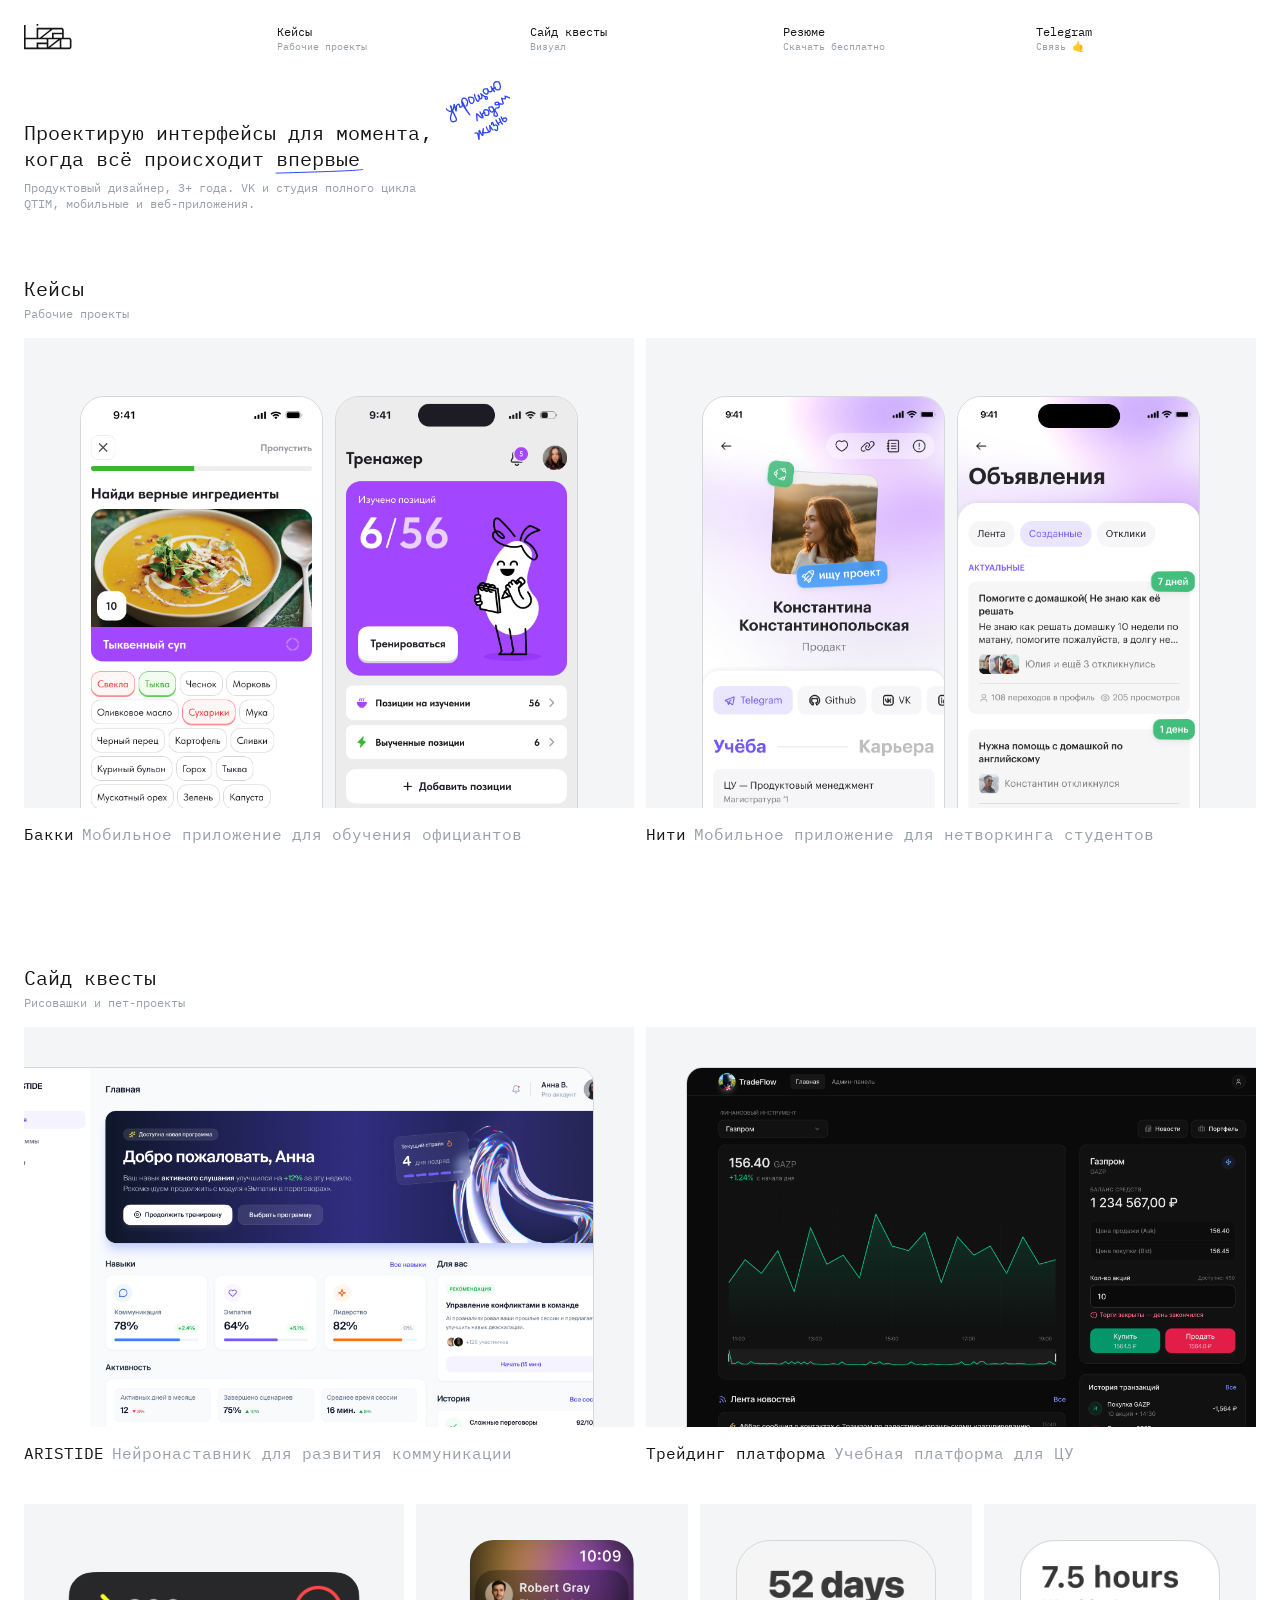
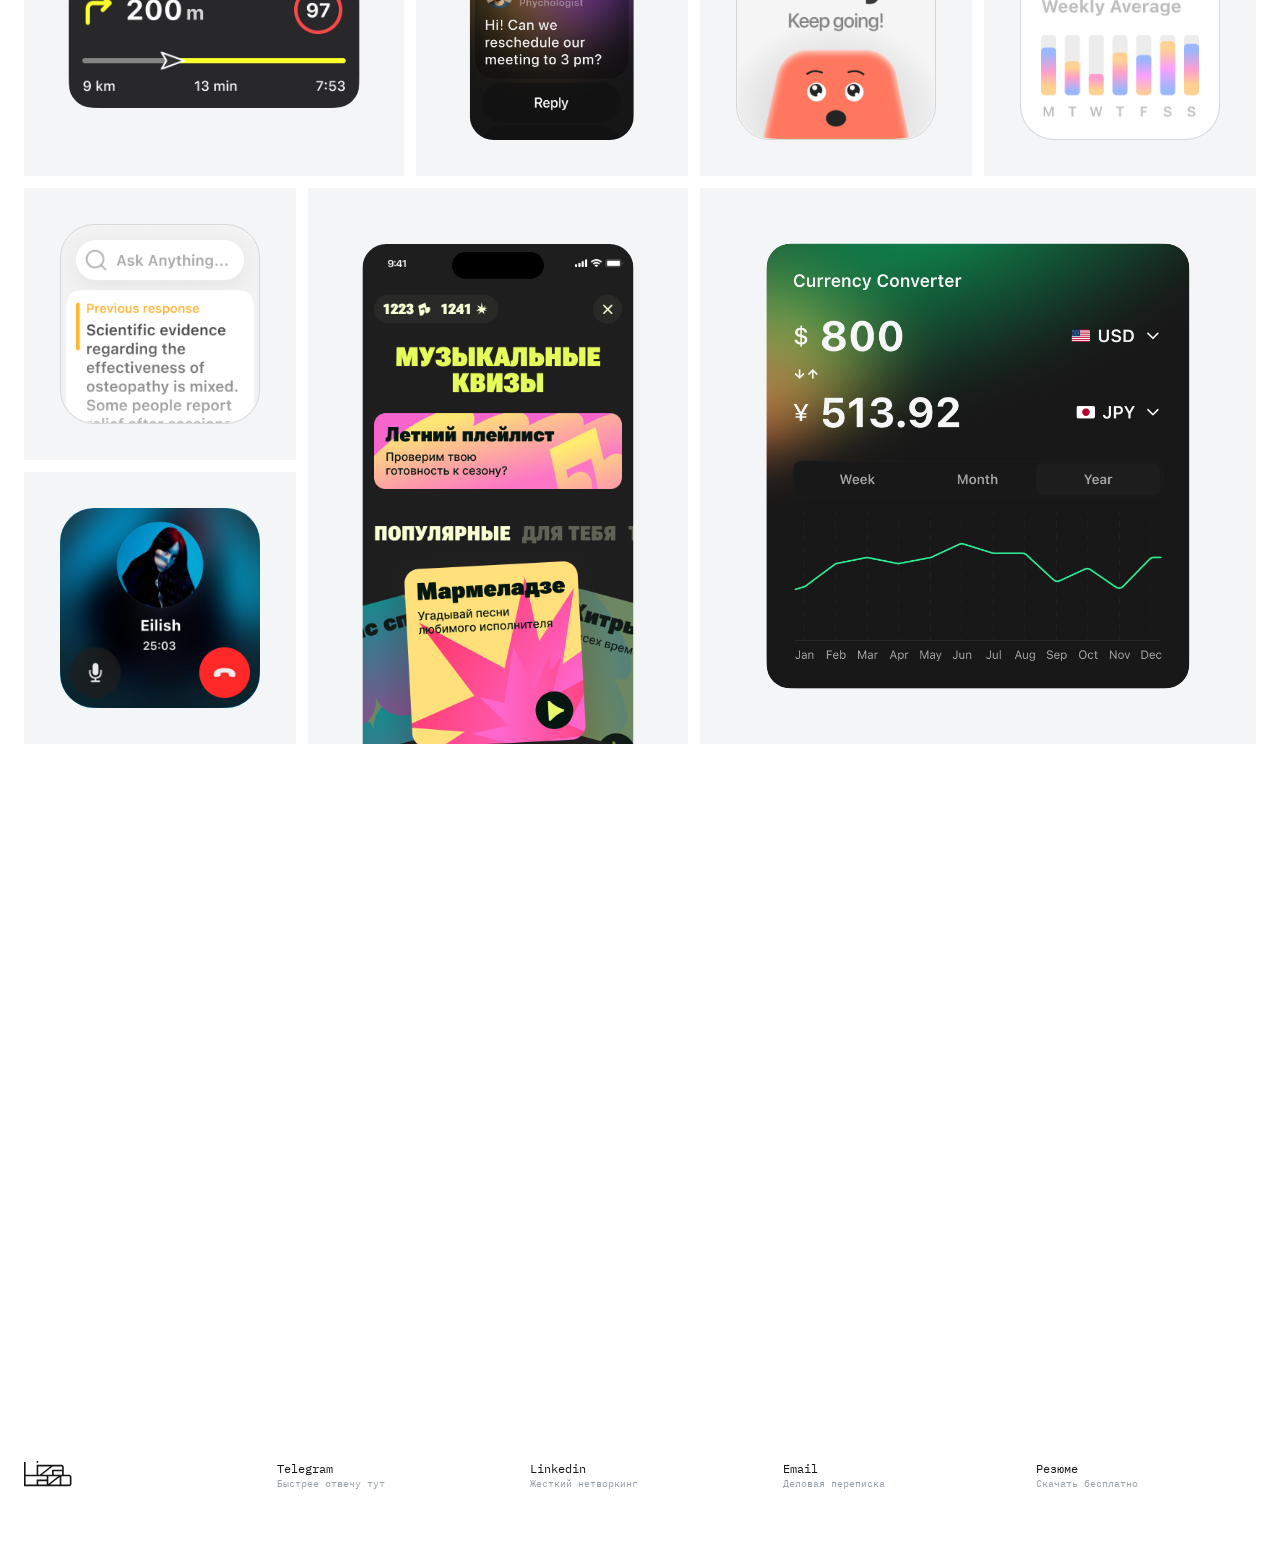
==== commit ca122410: "Add files via upload" ====
--- a/index.html
+++ b/index.html
@@ -11,14 +11,14 @@
 
     <link
       rel="preload"
-      href="assets/fonts/IBMPlexMono-Regular.woff2"
+      href="assets/fonts/ibmplexmono-regular.woff2"
       as="font"
       type="font/woff2"
       crossorigin
     />
     <link
       rel="preload"
-      href="assets/fonts/IBMPlexMono-SemiBold.woff2"
+      href="assets/fonts/ibmplexmono-semibold.woff2"
       as="font"
       type="font/woff2"
       crossorigin
@@ -26,6 +26,7 @@
 
     <link rel="stylesheet" href="styles/tokens.css" />
     <link rel="stylesheet" href="styles/base.css" />
+    <link rel="stylesheet" href="styles/page-transitions.css" />
     <link rel="stylesheet" href="styles/components.css" />
     <link rel="stylesheet" href="styles/sections.css" />
     <link rel="stylesheet" href="styles/notes.css" />
@@ -231,7 +232,7 @@
         </header>
 
         <div class="section__content cases-grid" data-reveal-group>
-          <a class="case-card" href="#case-bakki" data-reveal>
+          <a class="case-card" href="case-bakki.html" data-reveal>
             <div class="case-card__pic">
               <div class="case-card__screens">
                 <div class="case-card__screen">
@@ -272,7 +273,7 @@
             </div>
           </a>
 
-          <a class="case-card" href="#case-niti" data-reveal>
+          <a class="case-card" href="case-niti.html" data-reveal>
             <div class="case-card__pic">
               <div class="case-card__screens">
                 <div class="case-card__screen">
--- a/styles/tokens.css
+++ b/styles/tokens.css
@@ -11,7 +11,7 @@
   font-style: normal;
   font-weight: 400;
   font-display: swap;
-  src: url("../assets/fonts/IBMPlexMono-Regular.woff2") format("woff2");
+  src: url("../assets/fonts/ibmplexmono-regular.woff2") format("woff2");
 }
 
 @font-face {
@@ -19,7 +19,7 @@
   font-style: normal;
   font-weight: 600;
   font-display: swap;
-  src: url("../assets/fonts/IBMPlexMono-SemiBold.woff2") format("woff2");
+  src: url("../assets/fonts/ibmplexmono-semibold.woff2") format("woff2");
 }
 
 :root {
@@ -152,11 +152,11 @@
   --hero-underline-left: 251px;
   --hero-underline-top: 49px;
 
-  /* Пометка «упрощаю людям жизнь».
-     Файл upro.svg уже́ 50×43 против макетных 66×44, поэтому позиция
-     посчитана так, чтобы совпал центр пометки из макета. */
-  --hero-note-left: 430px;
-  --hero-note-top: -30px;
+  /* Пометка «упрощаю людям жизнь». Отрисована в размер макета (ширина 66px,
+     см. .hero__note). Позиция сохраняет центр из макета — тот же, что и при
+     прежнем размере 50×43 (было left 430 / top -30 при центре 455 / -8.5). */
+  --hero-note-left: 422px;
+  --hero-note-top: -37px;
 
   /* Рукописные SVG-пометки: наклон задаётся здесь, не в файле */
   --note-rotate: -6deg;
@@ -265,6 +265,9 @@
   --transition-fast: 120ms ease;
   --transition-base: 200ms ease;
 
+  /* Переход между страницами (View Transitions) */
+  --page-transition-duration: 0.4s;
+
   --focus-ring: 2px solid var(--color-focus);
   --focus-offset: 2px;
 }
--- a/styles/page-transitions.css
+++ b/styles/page-transitions.css
@@ -0,0 +1,49 @@
+/* ==========================================================================
+   Переход между страницами — кросс-документные View Transitions.
+
+   Опт-ин нужен на ОБОИХ документах (уходящем и приходящем), поэтому файл
+   подключён на всех страницах. Где API не поддержан (Firefox и старые
+   браузеры) — переход просто не проигрывается, навигация обычная.
+
+   Эффект перекликается с проявлением контента (reveal): уходящая страница
+   гаснет, приходящая проявляется снизу вверх.
+   ========================================================================== */
+@view-transition {
+  navigation: auto;
+}
+
+::view-transition-old(root),
+::view-transition-new(root) {
+  animation-duration: var(--page-transition-duration);
+  animation-timing-function: var(--reveal-ease);
+  animation-fill-mode: both;
+}
+
+@keyframes page-out {
+  to {
+    opacity: 0;
+  }
+}
+
+@keyframes page-in {
+  from {
+    opacity: 0;
+    transform: translateY(16px);
+  }
+}
+
+::view-transition-old(root) {
+  animation-name: page-out;
+}
+
+::view-transition-new(root) {
+  animation-name: page-in;
+}
+
+/* «Уменьшить движение» — оставляем мгновенную смену без анимации */
+@media (prefers-reduced-motion: reduce) {
+  ::view-transition-old(root),
+  ::view-transition-new(root) {
+    animation: none;
+  }
+}
--- a/styles/sections.css
+++ b/styles/sections.css
@@ -107,6 +107,10 @@
   rotate: var(--note-rotate);
   pointer-events: none;
   user-select: none;
+  /* До ширины из макета (66px); высота — по пропорции файла (50×43),
+     чтобы рисунок не растянулся. Общий размер для десктопа и мобилы. */
+  width: 66px;
+  height: auto;
 }
 
 /* ============================ Cases ============================ */
@@ -370,7 +374,7 @@
     --hero-offset-top: 31px;
     --hero-text-gap: var(--space-16);
     --hero-underline-left: 133px;
-    --hero-underline-top: 81px;
+    --hero-underline-top: 79px;   /* на 2px выше — как в мобильном макете */
     --section-gap: 60px;
     --section-content-gap: var(--space-24);
     --cases-gap: var(--space-32);
@@ -391,7 +395,7 @@
     --collage-offset: var(--space-32);
 
     /* Обо мне и футер */
-    --about-note-left: 83.38%;   /* 286 из 343 в мобильном макете */
+    --about-note-left: calc(83.38% - 4px);   /* 286 из 343 в мобильном макете, минус 4px влево */
     --about-note-top: 94px;
     --footer-gap: 60px;
     --footer-padding-bottom: 46px;
@@ -601,7 +605,8 @@
   .hero__note {
     top: 1px;
     left: auto;
-    right: 14px;
+    right: 10px;   /* на 4px правее */
+    /* размер — общий, задан в базовом правиле .hero__note */
   }
 }
 
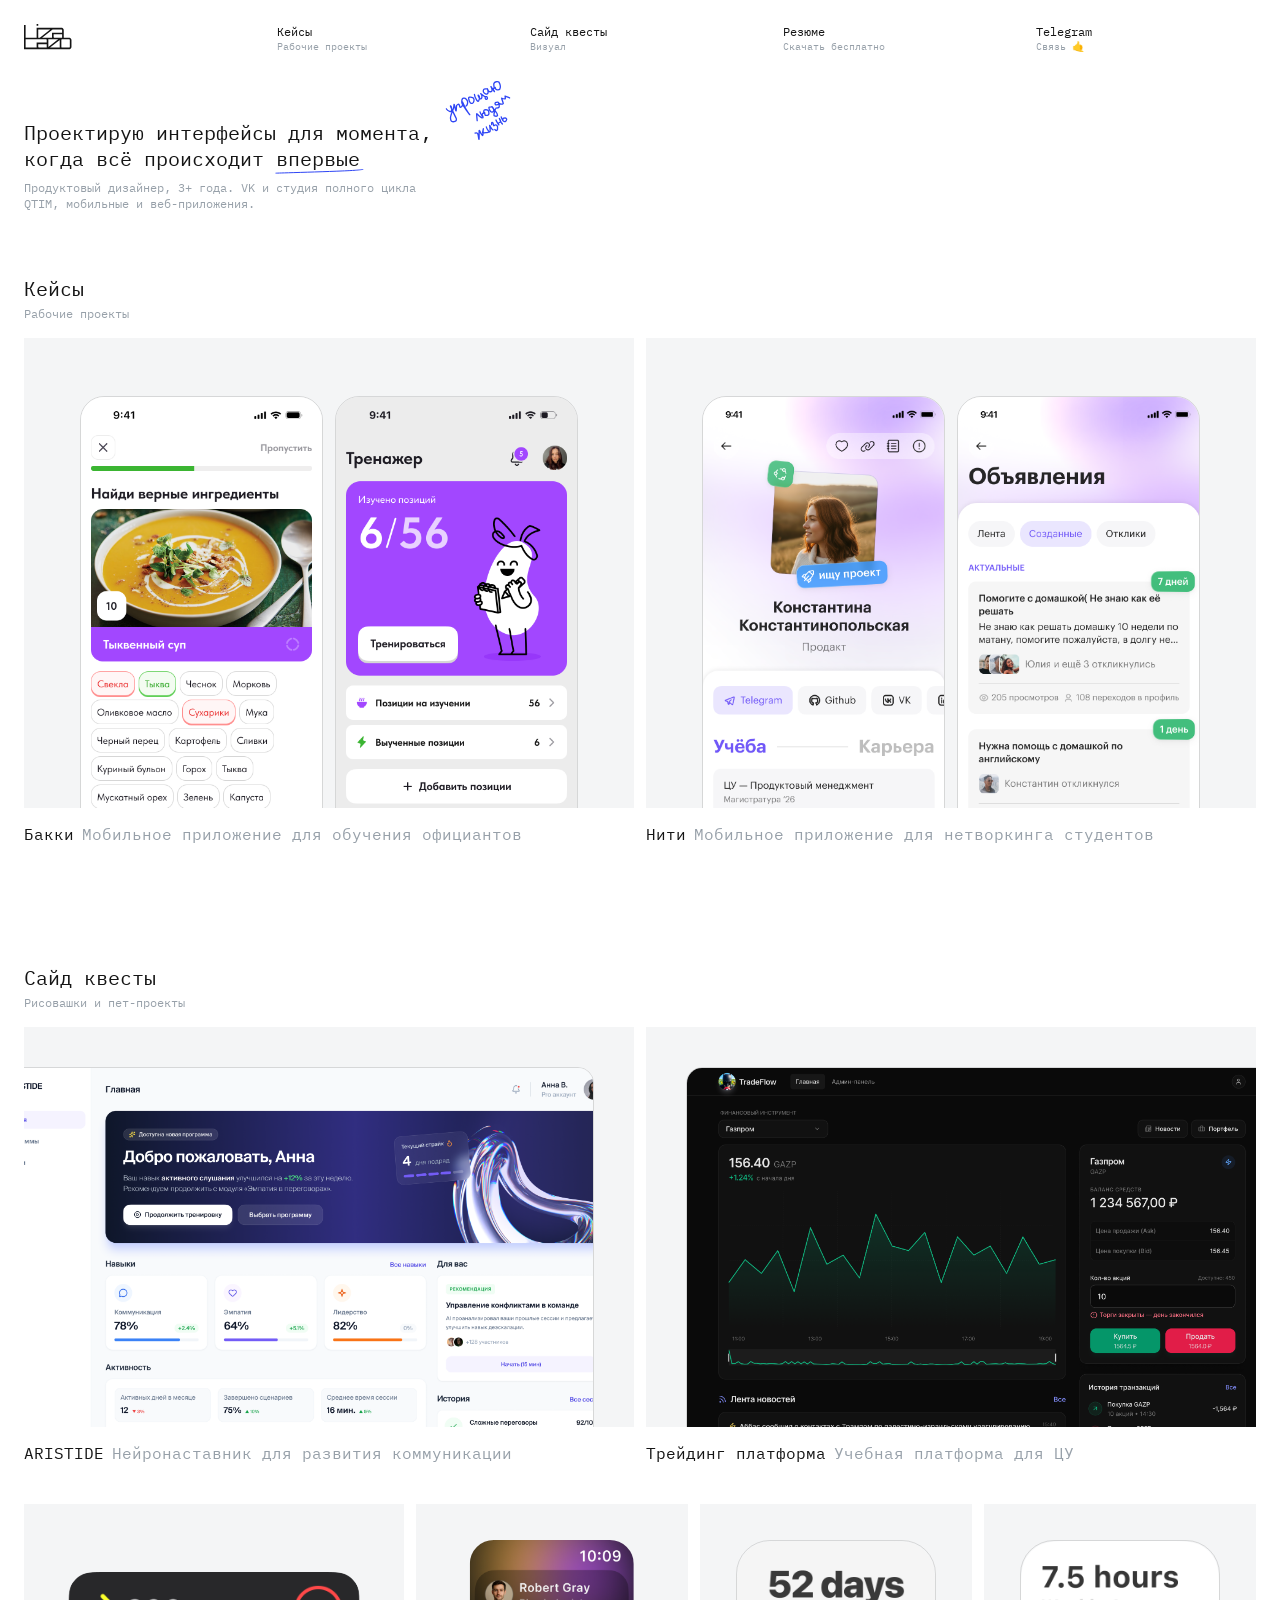
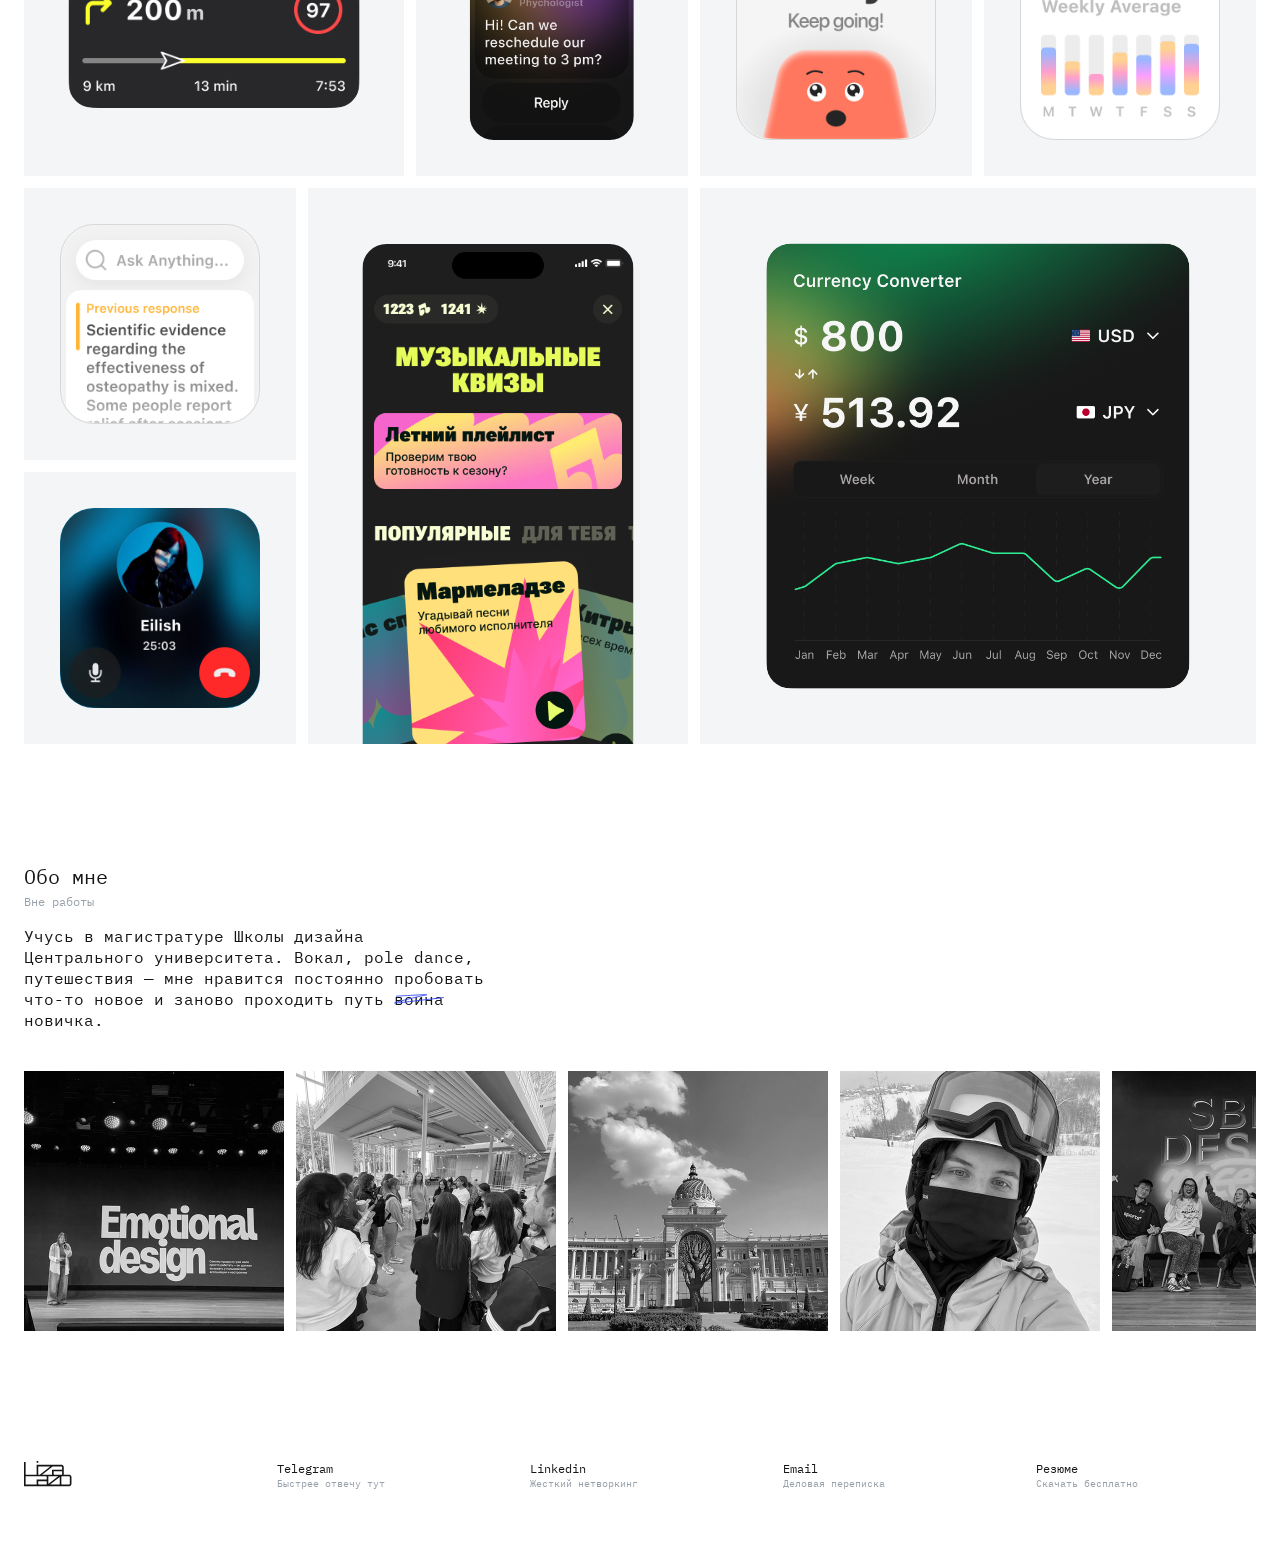
==== commit 65e6a9af: "Add files via upload" ====
--- a/index.html
+++ b/index.html
@@ -3,6 +3,18 @@
   <head>
     <meta charset="UTF-8" />
     <meta name="viewport" content="width=device-width, initial-scale=1.0" />
+    <!-- Прячем проявляемый контент (reveal) до первой отрисовки: иначе он
+         успевает показаться, потом JS его прячет — и при переходах это мигает.
+         reveal.js снимает класс, расставив своё состояние. Нет JS — класс не
+         ставится, контент виден (грациозная деградация). -->
+    <script>
+      var de = document.documentElement;
+      de.classList.add("reveal-init");
+      // Страховка: если reveal.js не отработает — не оставляем контент скрытым.
+      addEventListener("load", function () {
+        de.classList.remove("reveal-init");
+      });
+    </script>
     <title>Лиза Лазовик — продуктовый дизайнер</title>
     <meta
       name="description"
@@ -221,7 +233,27 @@
               <path d="M37.0833 29.3698C37.1541 29.7704 37.8881 31.5755 38.7382 33.0703C38.9796 33.4947 38.9102 33.1958 38.7891 32.9271C38.668 32.6584 38.5164 32.4174 38.5159 32.2123C38.515 31.814 39.3809 31.5753 40.2188 31.1396C40.4151 31.0375 40.4718 30.7757 40.4303 30.409C40.327 29.4963 39.9077 28.7397 39.788 28.4961C40.069 29.5002 40.5362 30.9498 40.919 31.7274C41.1252 32.1059 41.3558 32.452 41.6375 32.8509" stroke="#2F46F5" stroke-linecap="round" stroke-linejoin="round"/>
               <path d="M41.3115 27.3652C41.3401 27.7115 41.6413 29.025 42.3067 30.3299C42.5775 30.8609 43.091 31.105 43.5335 31.2633C43.7532 31.3419 43.9996 31.2844 44.224 31.1609C44.7061 30.8955 44.9791 30.3613 45.1614 29.9027C45.2508 29.678 45.2409 29.4382 45.1508 29.2222C45.0606 29.0061 44.8667 28.8131 44.657 28.6995C44.2594 28.4841 43.6586 28.5284 43.0509 28.6142C42.7858 28.6999 42.6088 28.8714 42.4848 29.073C42.3608 29.2747 42.2952 29.5014 42.2234 29.8266" stroke="#2F46F5" stroke-linecap="round" stroke-linejoin="round"/>
           </svg>
-        </div>
+
+          <!-- Большое «сердце»-росчерк из макета: рисуется снизу вверх и так же
+               стирается, цикл повторяется. Инлайн, как остальные пометки. -->
+          <svg
+            class="hero-heart"
+            aria-hidden="true"
+            viewBox="0 0 514 376"
+            fill="none"
+            xmlns="http://www.w3.org/2000/svg"
+          >
+            <path
+              pathLength="1"
+              d="M1.00004 375C0.99272 372.286 1.94798 363.708 8.07505 349.202C11.571 340.926 23.2891 328.938 38.5428 313.349C51.4014 300.207 71.3719 290.454 93.9191 280.381C104.551 275.631 114.369 273.215 137.215 270.152C160.062 267.09 195.852 263.863 218.578 261.181C241.303 258.499 249.879 256.46 260.98 252.83C285.739 244.735 307.852 234.084 323.336 225.287C343.144 214.035 347.468 204.005 353.544 195.023C366.224 176.277 357.65 152.408 352.403 145.683C344.679 135.782 329.212 117.784 302.629 126.66C292.2 130.142 290.657 144.952 294.298 156.871C297.171 166.278 285.882 144.188 279.016 138.263C269.9 130.396 258.567 127.794 246.786 131.301C233.414 135.282 225.852 141.781 223.934 151.955C219.82 173.777 222.818 184.373 233.414 195.366C242.482 204.774 261.673 213.183 291.697 228.095C309.077 236.727 321.087 238.536 336.852 240.006C362.359 242.385 381.237 239.978 387.301 238.938C393.324 237.906 402.766 233.883 415.932 227.37C429.844 220.488 444.81 206.74 461.592 189.413C469.999 180.733 475.982 170.633 481.529 160.889C487.076 151.145 491.444 141.641 495.004 130.124C498.565 118.607 501.186 105.365 503.401 78.9861C505.616 52.6072 507.346 13.4929 508.592 -7.44617C509.839 -28.3853 510.549 -29.964 513 -34"
+              stroke="#2F46F5"
+              stroke-width="2"
+              stroke-linecap="round"
+              stroke-linejoin="round"
+            />
+          </svg>
+        </div>
+
       </section>
 
       <!-- ============================ Кейсы ============================ -->
@@ -404,20 +436,17 @@
           <p class="about__paragraph">
             Учусь в&nbsp;магистратуре Школы дизайна Центрального университета. Вокал,
             pole dance, путешествия — мне нравится постоянно пробовать что-то
-            новое и&nbsp;заново проходить путь воина новичка.
+            новое и&nbsp;заново проходить путь <span class="about-word">воина<svg
+              class="about__note note-draw"
+              data-draw="view"
+              aria-hidden="true"
+              width="57"
+              height="11"
+              viewBox="0 0 57 11"
+              fill="none"
+              xmlns="http://www.w3.org/2000/svg"
+            ><path d="M2.02682 2.34995C2.00037 2.34995 1.97393 2.34995 8.98384 1.9316C15.9937 1.51325 30.0408 0.676551 35.172 0.524011C40.3032 0.37147 36.0928 0.928444 28.2087 2.69251C20.3245 4.45657 8.89416 7.41085 3.60739 8.94349C-1.67938 10.4761 -0.476187 10.4976 9.1955 9.42118C18.8672 8.34475 36.9709 6.16974 56.4408 3.89376" stroke="#2F46F5" stroke-linecap="round" stroke-linejoin="round"/></svg></span> новичка.
           </p>
-          <svg
-            class="about__note note-draw"
-            data-draw="view"
-            aria-hidden="true"
-            width="57"
-            height="11"
-            viewBox="0 0 57 11"
-            fill="none"
-            xmlns="http://www.w3.org/2000/svg"
-          >
-            <path d="M2.02682 2.34995C2.00037 2.34995 1.97393 2.34995 8.98384 1.9316C15.9937 1.51325 30.0408 0.676551 35.172 0.524011C40.3032 0.37147 36.0928 0.928444 28.2087 2.69251C20.3245 4.45657 8.89416 7.41085 3.60739 8.94349C-1.67938 10.4761 -0.476187 10.4976 9.1955 9.42118C18.8672 8.34475 36.9709 6.16974 56.4408 3.89376" stroke="#2F46F5" stroke-linecap="round" stroke-linejoin="round"/>
-          </svg>
         </div>
 
         <div class="about__scroll" data-reveal-group style="--reveal-stagger: 0.09s">
--- a/styles/tokens.css
+++ b/styles/tokens.css
@@ -176,6 +176,12 @@
   --notes-lead-reveal: 0.3s; /* пауза, если блок перед этим проявлялся:
      ожидание уже отработало само проявление, длинная пауза сверху не нужна */
 
+  /* Большое «сердце» в первом экране: один раз рисуется и стирается.
+     Стартует через 1с после того, как дорисовались first_time (~1.8с)
+     и upro (~3.2с) — то есть на 4.2с. */
+  --hero-heart-duration: 10s;
+  --hero-heart-delay: 4.2s;
+
   /* Проявление контента при скролле */
   --reveal-duration: 1.1s;
   --reveal-ease: cubic-bezier(0.33, 0, 0.2, 1);
@@ -217,11 +223,8 @@
   --about-text-width: 460px;     /* ширина абзаца на десктопе */
   --about-card-size: 260px;      /* фото в ленте */
   --about-strip-gap: var(--space-12);
-  /* Положение рукописной пометки в абзаце.
-     Слева — доля от ширины абзаца (226 из 460 в макете), а не жёсткие px:
-     иначе на узких экранах пометка вылезает за край и даёт скролл странице. */
-  --about-note-left: 49.13%;
-  --about-note-top: 72px;
+  /* Пометка «воина» привязана к самому слову (см. .about-word), позиция —
+     не токенами. Остаётся только наклон. */
   --about-note-rotate: 0deg;     /* в макете не повёрнута — она подчёркивает слово */
 
   /* ---------------- Страница кейса ---------------- */
--- a/styles/page-transitions.css
+++ b/styles/page-transitions.css
@@ -5,24 +5,31 @@
    подключён на всех страницах. Где API не поддержан (Firefox и старые
    браузеры) — переход просто не проигрывается, навигация обычная.
 
-   Эффект перекликается с проявлением контента (reveal): уходящая страница
-   гаснет, приходящая проявляется снизу вверх.
+   ВАЖНО: гасим ТОЛЬКО приходящую страницу (проявляем поверх). Уходящую не
+   трогаем — она остаётся непрозрачной снизу. Если гасить обе (кроссфейд по
+   opacity), на середине перехода обе полупрозрачные и сквозь них проступает
+   белый фон — это читается как вспышка. Приходящая рисуется ПОВЕРХ уходящей,
+   поэтому её проявления достаточно, а белому зазору взяться неоткуда.
    ========================================================================== */
+/* ВРЕМЕННО ОТКЛЮЧЕНО для диагностики мигания.
+   С этим опт-ином Chrome берёт отрисовку перехода на себя, и в момент
+   навигации на кадр мелькает белое (новая страница ещё не готова). Без него
+   работает встроенное «paint holding» Chrome: старая страница держится на
+   экране, пока не отрисуется новая — переход без вспышки, но и без кроссфейда.
 @view-transition {
   navigation: auto;
 }
+*/
 
-::view-transition-old(root),
-::view-transition-new(root) {
-  animation-duration: var(--page-transition-duration);
-  animation-timing-function: var(--reveal-ease);
-  animation-fill-mode: both;
+/* Уходящая страница держится непрозрачной весь переход (без анимации), потом
+   убирается — под ней никогда не видно фон. */
+::view-transition-old(root) {
+  animation: none;
 }
 
-@keyframes page-out {
-  to {
-    opacity: 0;
-  }
+/* Приходящая проявляется снизу вверх поверх уходящей. */
+::view-transition-new(root) {
+  animation: page-in var(--page-transition-duration) var(--reveal-ease) both;
 }
 
 @keyframes page-in {
@@ -32,15 +39,7 @@
   }
 }
 
-::view-transition-old(root) {
-  animation-name: page-out;
-}
-
-::view-transition-new(root) {
-  animation-name: page-in;
-}
-
-/* «Уменьшить движение» — оставляем мгновенную смену без анимации */
+/* «Уменьшить движение» — мгновенная смена без анимации */
 @media (prefers-reduced-motion: reduce) {
   ::view-transition-old(root),
   ::view-transition-new(root) {
--- a/styles/sections.css
+++ b/styles/sections.css
@@ -111,6 +111,59 @@
      чтобы рисунок не растянулся. Общий размер для десктопа и мобилы. */
   width: 66px;
   height: auto;
+}
+
+/* ---------------- Большое «сердце»-росчерк из макета ----------------
+   Тонкая синяя линия справа в первом экране. Рисуется снизу вверх (как
+   пометки), затем стирается тем же движением, цикл повторяется.
+   Позиция — из макета, относительно .hero. overflow: visible, потому что
+   верхний завиток выходит за viewBox экспортированного файла. */
+.hero-heart {
+  position: absolute;
+  z-index: -1;                 /* за текстом хиро */
+  left: 599px;
+  top: -120px;
+  width: 514px;                /* = viewBox, масштаб 1:1 к макету */
+  height: auto;
+  max-width: none;             /* иначе глобальный reset svg{max-width:100%} сожмёт */
+  overflow: visible;
+  pointer-events: none;
+  user-select: none;
+}
+
+.hero-heart path {
+  stroke-dasharray: 1;         /* path имеет pathLength="1" */
+  stroke-dashoffset: 1;        /* спрятана, пока не «нарисуется» */
+  /* один раз: нарисовалась, стёрлась и больше не появляется.
+     linear — равномерная скорость на всём рисовании и стирании. */
+  animation: hero-heart-draw var(--hero-heart-duration) linear
+    var(--hero-heart-delay) 1;
+}
+
+@keyframes hero-heart-draw {
+  0% {
+    stroke-dashoffset: 1;      /* пусто */
+  }
+  40% {
+    stroke-dashoffset: 0;      /* нарисована целиком */
+  }
+  55% {
+    stroke-dashoffset: 0;      /* пауза с полной линией */
+  }
+  95% {
+    stroke-dashoffset: -1;     /* стёрлась тем же движением */
+  }
+  100% {
+    stroke-dashoffset: -1;     /* пусто — стык с началом цикла бесшовный */
+  }
+}
+
+/* «Уменьшить движение» — показываем сердце статично, нарисованным целиком */
+@media (prefers-reduced-motion: reduce) {
+  .hero-heart path {
+    animation: none;
+    stroke-dashoffset: 0;
+  }
 }
 
 /* ============================ Cases ============================ */
@@ -309,10 +362,17 @@
 
 /* Рукописная пометка внутри абзаца — декор.
    Координаты из макета, наклон и позиция только в CSS. */
+/* Слово-якорь для пометки: «воина». Пометка позиционируется относительно
+   него, а не абзаца, поэтому не уезжает при переносе строк на разных ширинах. */
+.about-word {
+  position: relative;
+}
+
 .about__note {
   position: absolute;
-  left: var(--about-note-left);
-  top: var(--about-note-top);
+  left: 50%;
+  top: 50%;
+  translate: -50% -50%;        /* поверх слова, по центру — зачёркивает */
   rotate: var(--about-note-rotate);
   pointer-events: none;
   user-select: none;
@@ -395,8 +455,6 @@
     --collage-offset: var(--space-32);
 
     /* Обо мне и футер */
-    --about-note-left: calc(83.38% - 4px);   /* 286 из 343 в мобильном макете, минус 4px влево */
-    --about-note-top: 94px;
     --footer-gap: 60px;
     --footer-padding-bottom: 46px;
   }
@@ -608,6 +666,11 @@
     right: 10px;   /* на 4px правее */
     /* размер — общий, задан в базовом правиле .hero__note */
   }
+
+  /* На мобиле первый экран плотный — большое сердце убираем */
+  .hero-heart {
+    display: none;
+  }
 }
 
 /* Уважаем настройку «уменьшить движение» */
--- a/styles/reveal.css
+++ b/styles/reveal.css
@@ -19,6 +19,23 @@
   transform: translateY(var(--reveal-shift));
 }
 
+/* До запуска reveal.js прячем контент заранее — ещё до первой отрисовки.
+   Иначе он успевает прокраситься видимым, JS его прячет, и при переходах
+   между страницами это читается как мигание. Класс reveal-init ставит
+   встроенный скрипт в <head>; reveal.js снимает его, расставив .is-hidden.
+   Класс есть только при работающем JS — без него контент виден. */
+html.reveal-init [data-reveal] {
+  opacity: 0;
+  transform: translateY(var(--reveal-shift));
+}
+
+@media (prefers-reduced-motion: reduce) {
+  html.reveal-init [data-reveal] {
+    opacity: 1;
+    transform: none;
+  }
+}
+
 /* Уважаем «уменьшить движение»: ничего не двигаем и не прячем.
    JS при этой настройке класс вообще не вешает — правило страхует
    случай, когда настройку меняют уже после загрузки. */
